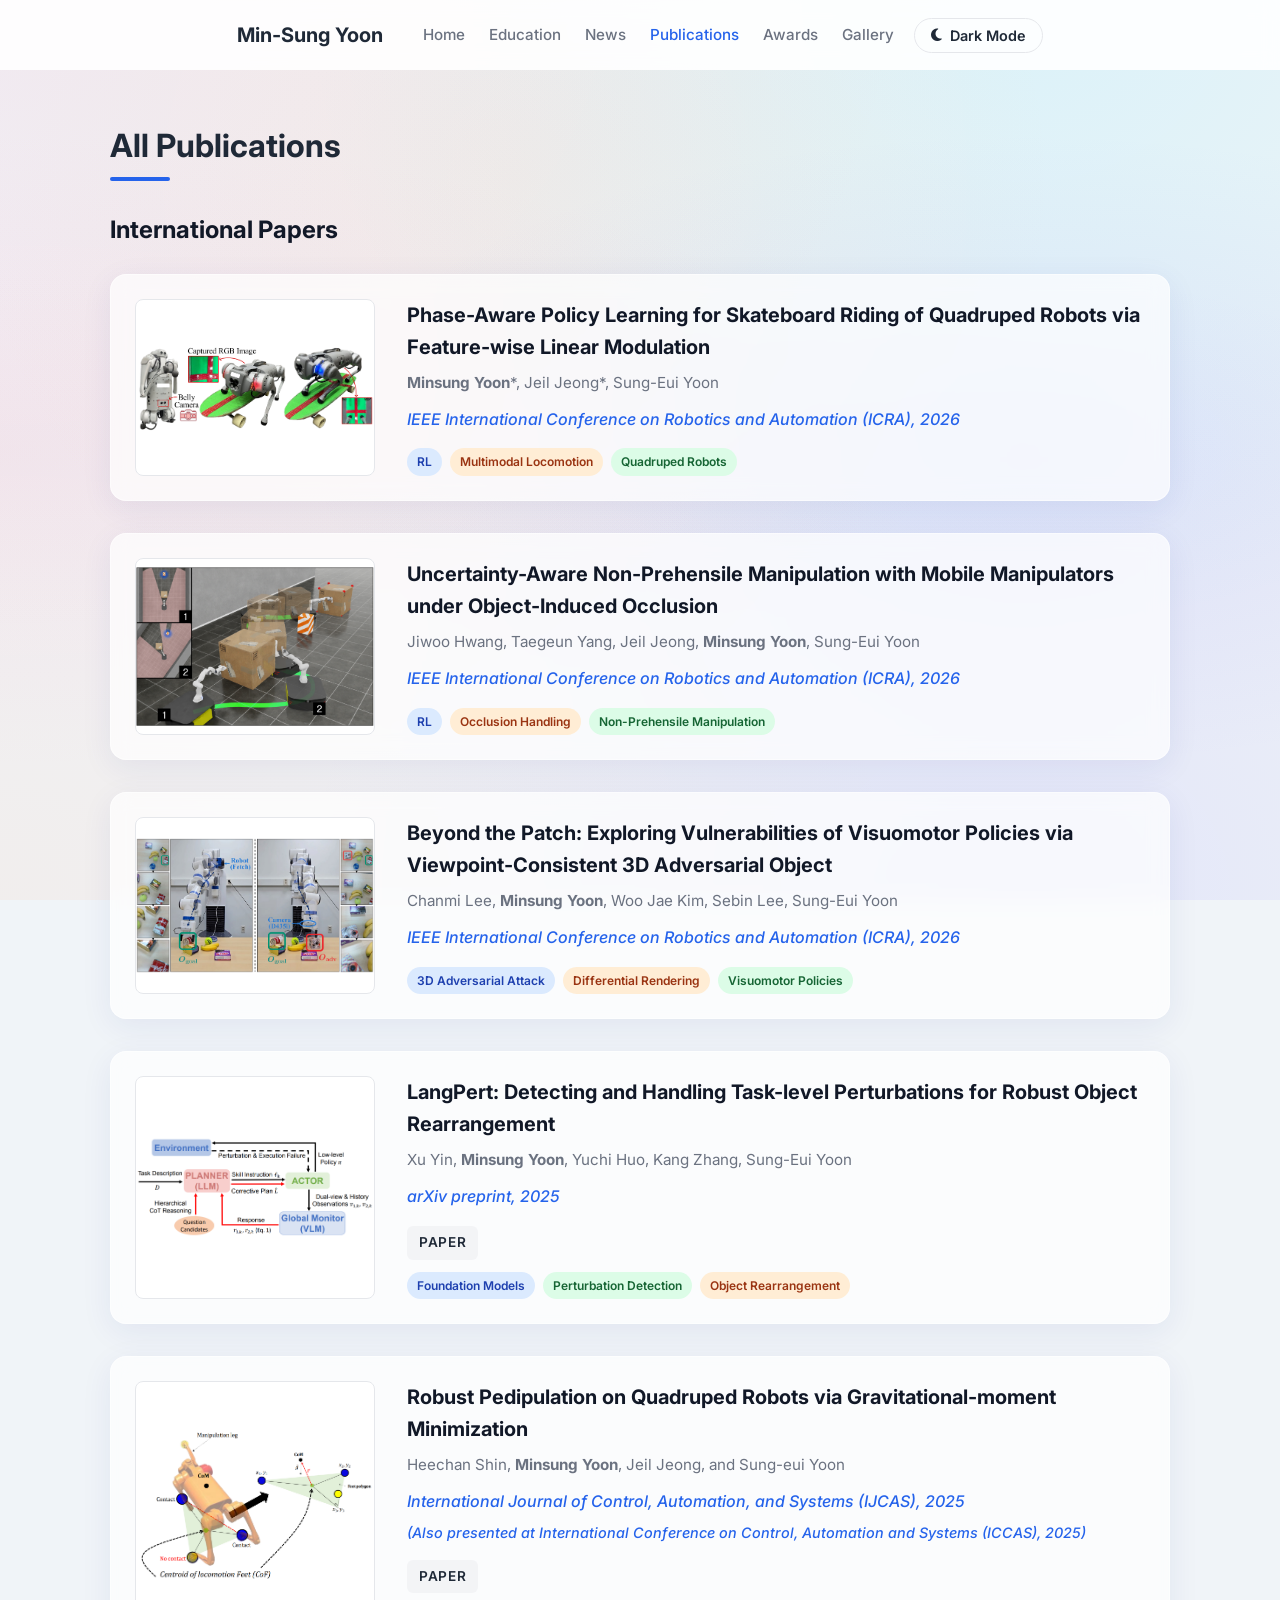
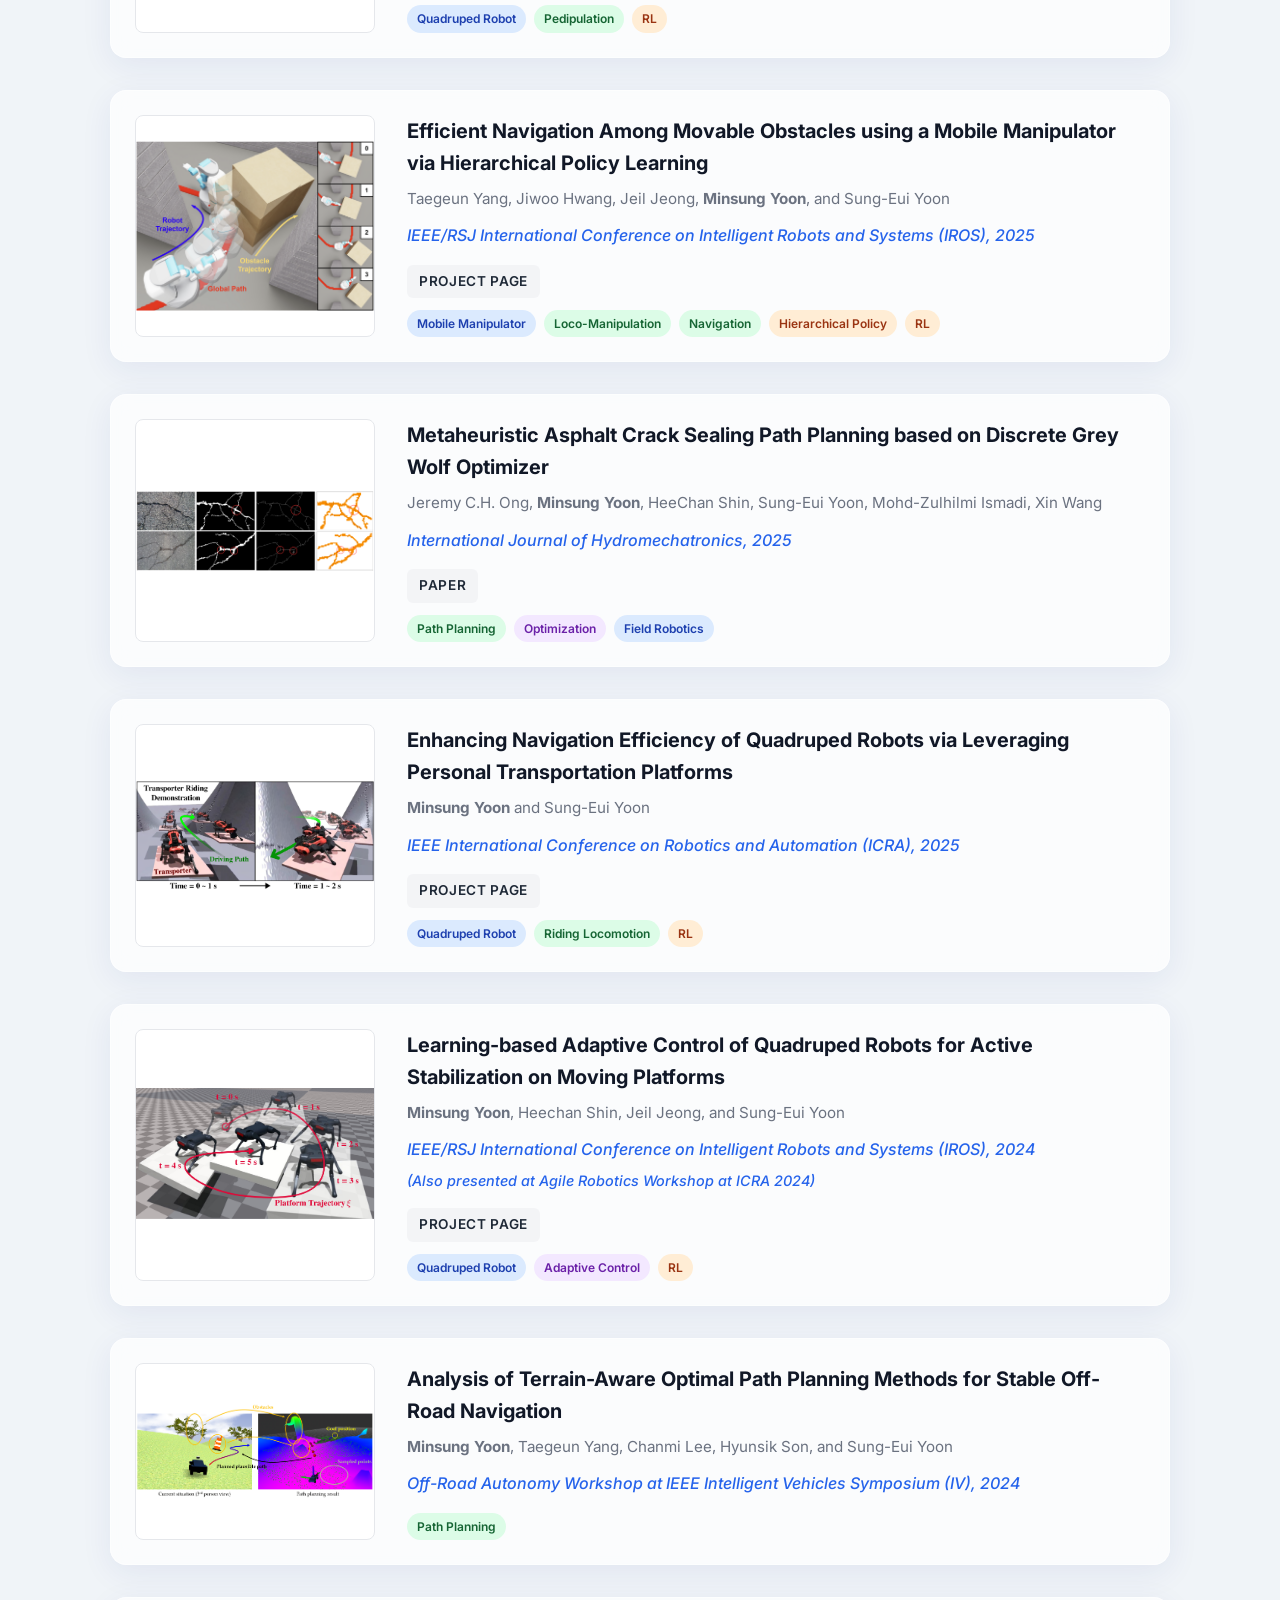
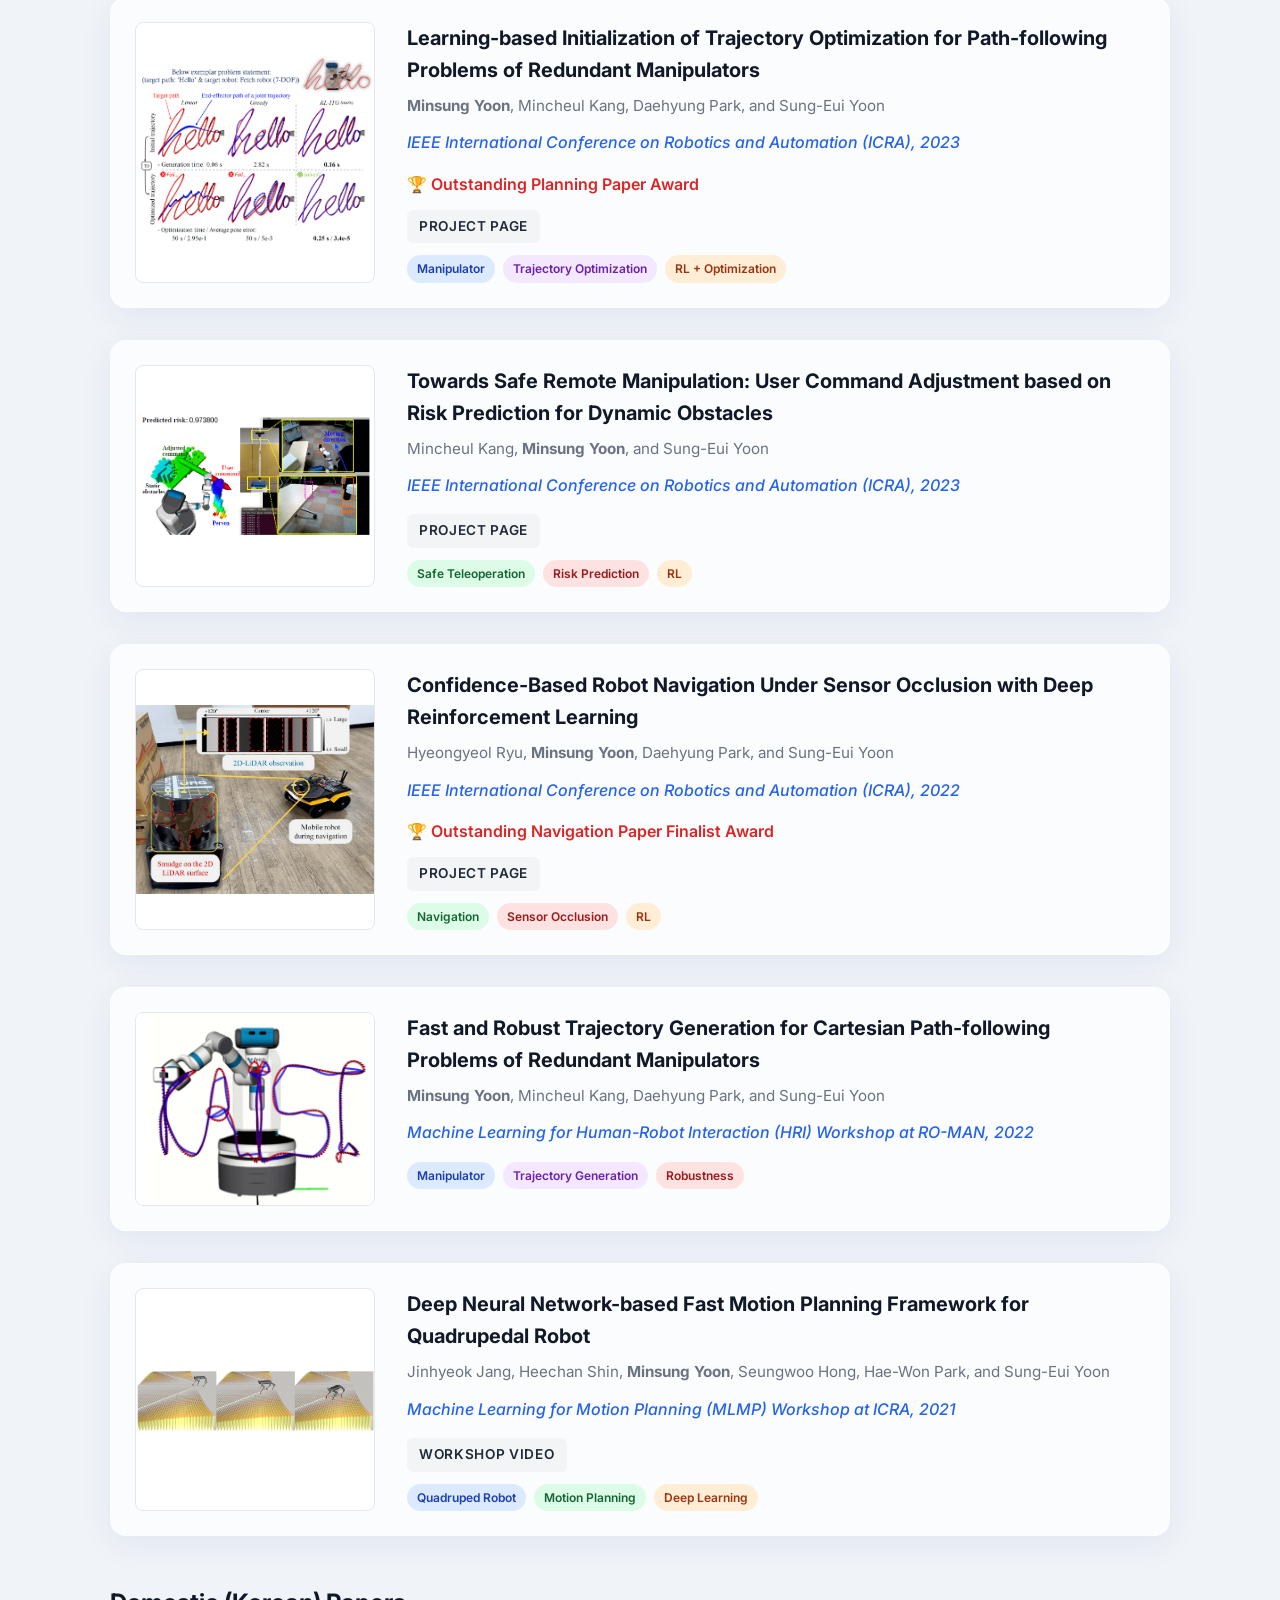
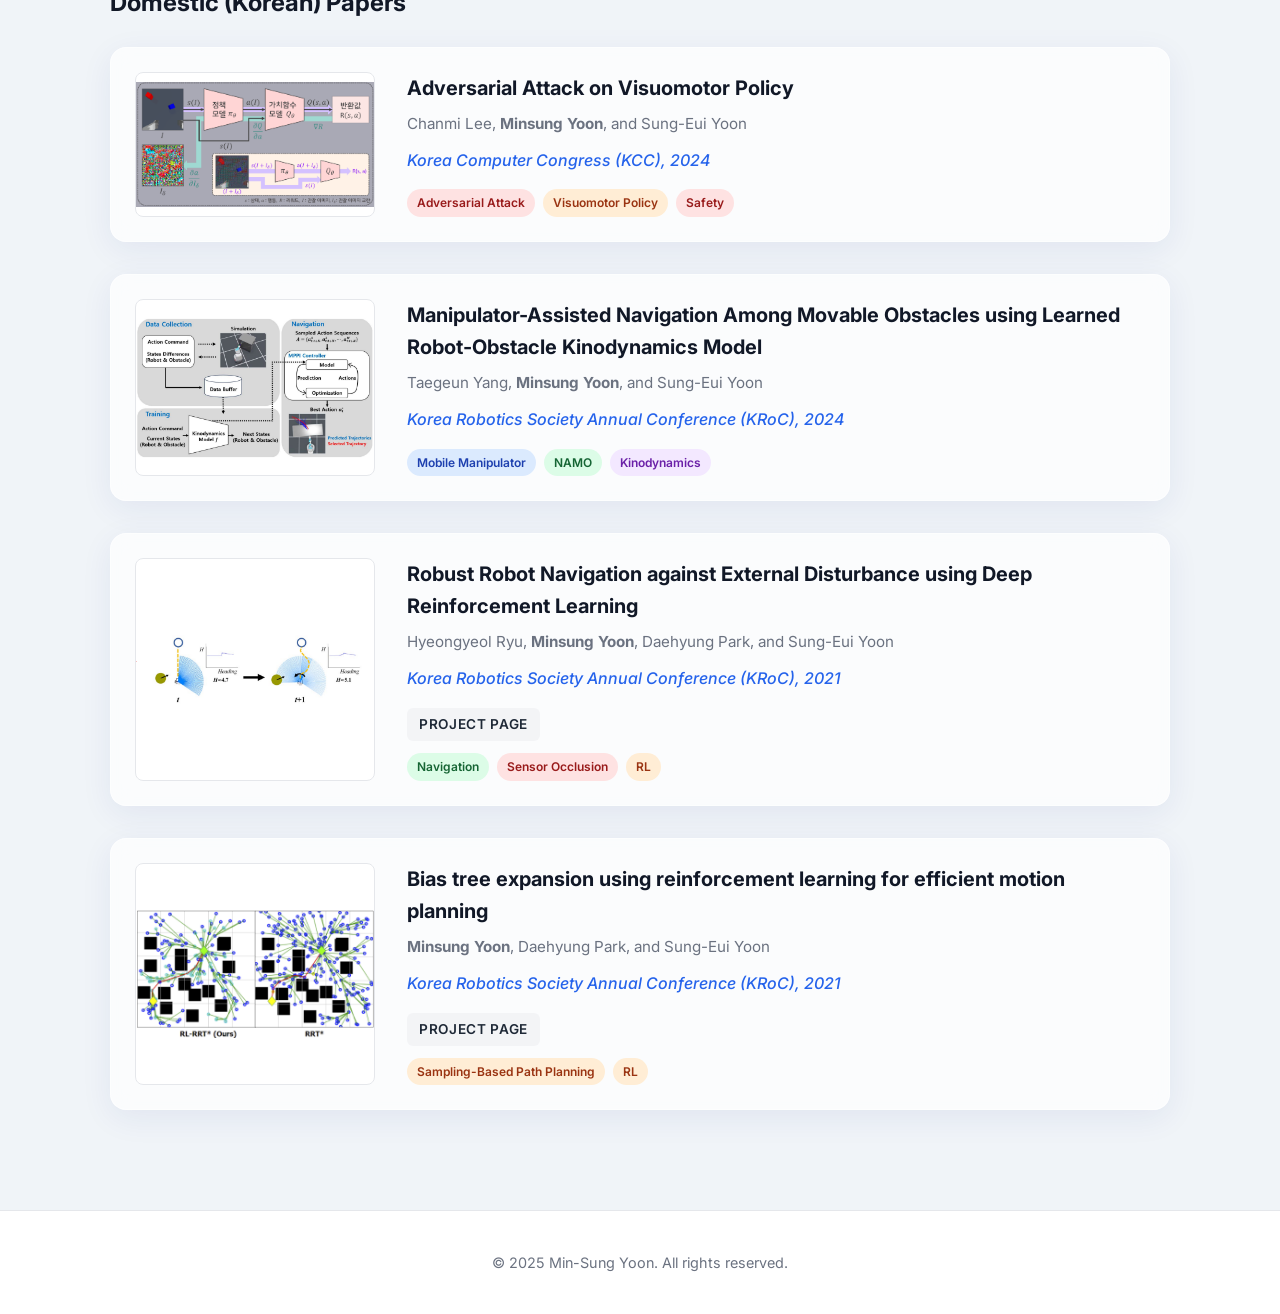
==== publications.html @ e4cfeab8 "Initial commit" ====
<!DOCTYPE html>
<html lang="en-us">

<head>
    <!-- Google tag (gtag.js) -->
    <script async src="https://www.googletagmanager.com/gtag/js?id=G-1RZJY5DQK4"></script>
    <script>
        window.dataLayer = window.dataLayer || [];
        function gtag() { dataLayer.push(arguments); }
        gtag('js', new Date());

        gtag('config', 'G-1RZJY5DQK4');
    </script>
    <meta charset="utf-8">
    <meta name="viewport" content="width=device-width, initial-scale=1">
    <meta name="description" content="All Publications - Min-Sung Yoon">
    <meta name="author" content="Min-Sung Yoon">
    <title>All Publications | Min-Sung Yoon</title>

    <!-- Google Fonts -->
    <link rel="preconnect" href="https://fonts.googleapis.com">
    <link rel="preconnect" href="https://fonts.gstatic.com" crossorigin>
    <link href="https://fonts.googleapis.com/css2?family=Inter:wght@400;500;600;700;800&display=swap" rel="stylesheet">

    <!-- Font Awesome -->
    <link rel="stylesheet" href="https://cdnjs.cloudflare.com/ajax/libs/font-awesome/6.4.0/css/all.min.css">

    <!-- Custom CSS -->
    <link rel="stylesheet" href="css/modern.css">

    <link rel="icon" href="resources/favicon.png" type="image/png">
</head>

<body>

    <header>
        <div class="container">
            <nav class="navbar">
                <a class="navbar-brand" href="index.html">Min-Sung Yoon</a>
                <ul class="navbar-nav">
                    <li><a class="nav-link" href="index.html#home">Home</a></li>
                    <li><a class="nav-link" href="index.html#education">Education</a></li>
                    <li><a class="nav-link" href="index.html#news">News</a></li>
                    <li><a class="nav-link active" href="publications.html">Publications</a></li>
                    <li><a class="nav-link" href="index.html#awards">Awards</a></li>
                    <li><a class="nav-link" href="index.html#pictures">Gallery</a></li>
                </ul>
                <button id="themeToggle" class="theme-toggle-btn" aria-label="Toggle Theme">
                    <i class="fas fa-moon"></i> <span>Dark Mode</span>
                </button>
            </nav>
        </div>
    </header>

    <section id="publications">
        <div class="container">
            <h2 class="section-title">All Publications</h2>

            <h3 class="subsection-title">International Papers
            </h3>
            <div class="publication-list">

                <!-- Paper ICRA26 -->
                <div class="publication-card">
                    <div class="pub-image-container">
                        <img src="resources/paper/ICRA26-PAPL.png" alt="ICRA26-PAPL Paper" class="pub-image">
                    </div>
                    <div class="pub-content">
                        <h3 class="pub-title">Phase-Aware Policy Learning for Skateboard Riding of Quadruped Robots via
                            Feature-wise
                            Linear Modulation</h3>
                        <p class="pub-authors"><b>Minsung Yoon</b>*, Jeil Jeong*, Sung-Eui Yoon</p>
                        <p class="pub-venue">IEEE International Conference on Robotics and Automation (ICRA), 2026</p>
                        <!-- <div class="pub-links">
                            <a href="https://arxiv.org/abs/2506.15380" class="pub-link">Project Page</a>
                        </div> -->
                        <div class="pub-keywords">
                            <span class="keyword-badge badge-blue">RL</span>
                            <span class="keyword-badge badge-orange">Multimodal Locomotion</span>
                            <span class="keyword-badge badge-green">Quadruped Robots</span>
                        </div>
                    </div>
                </div>

                <!-- Paper ICRA26 -->
                <div class="publication-card">
                    <div class="pub-image-container">
                        <img src="resources/paper/ICRA26-CURAPPO.png" alt="ICRA26-CURAPPO Paper" class="pub-image">
                    </div>
                    <div class="pub-content">
                        <h3 class="pub-title">Uncertainty-Aware Non-Prehensile Manipulation with Mobile Manipulators
                            under
                            Object-Induced Occlusion</h3>
                        <p class="pub-authors">Jiwoo Hwang, Taegeun Yang, Jeil Jeong, <b>Minsung Yoon</b>, Sung-Eui Yoon
                        </p>
                        <p class="pub-venue">IEEE International Conference on Robotics and Automation (ICRA), 2026</p>
                        <!-- <div class="pub-links">
                            <a href="https://arxiv.org/abs/2506.15380" class="pub-link">Project Page</a>
                        </div> -->
                        <div class="pub-keywords">
                            <span class="keyword-badge badge-blue">RL</span>
                            <span class="keyword-badge badge-orange">Occlusion Handling</span>
                            <span class="keyword-badge badge-green">Non-Prehensile Manipulation</span>
                        </div>
                    </div>
                </div>

                <!-- Paper ICRA26 -->
                <div class="publication-card">
                    <div class="pub-image-container">
                        <img src="resources/paper/ICRA26-3DAdv.png" alt="ICRA26-3DAdv Paper" class="pub-image">
                    </div>
                    <div class="pub-content">
                        <h3 class="pub-title">Beyond the Patch: Exploring Vulnerabilities of Visuomotor Policies via
                            Viewpoint-Consistent 3D Adversarial Object</h3>
                        <p class="pub-authors">Chanmi Lee, <b>Minsung Yoon</b>, Woo Jae Kim, Sebin Lee, Sung-Eui Yoon
                        </p>
                        <p class="pub-venue">IEEE International Conference on Robotics and Automation (ICRA), 2026</p>
                        <!-- <div class="pub-links">
                            <a href="https://arxiv.org/abs/2506.15380" class="pub-link">Project Page</a>
                        </div> -->
                        <div class="pub-keywords">
                            <span class="keyword-badge badge-blue">3D Adversarial Attack</span>
                            <span class="keyword-badge badge-orange">Differential Rendering</span>
                            <span class="keyword-badge badge-green">Visuomotor Policies</span>
                        </div>
                    </div>
                </div>

                <!-- Arxiv preprint 2025 -->
                <div class="publication-card">
                    <div class="pub-image-container">
                        <img src="resources/paper/LangPert.png" alt="LangPert Paper" class="pub-image">
                    </div>
                    <div class="pub-content">
                        <h3 class="pub-title">LangPert: Detecting and Handling Task-level Perturbations for Robust
                            Object Rearrangement</h3>
                        <p class="pub-authors">Xu Yin, <b>Minsung Yoon</b>, Yuchi Huo, Kang Zhang, Sung-Eui Yoon
                        </p>
                        <p class="pub-venue">arXiv preprint, 2025</p>
                        <div class="pub-links">
                            <a href="https://arxiv.org/abs/2504.09893" class="pub-link">Paper</a>
                        </div>
                        <div class="pub-keywords">
                            <span class="keyword-badge badge-blue">Foundation Models</span>
                            <span class="keyword-badge badge-green">Perturbation Detection</span>
                            <span class="keyword-badge badge-orange">Object Rearrangement</span>
                        </div>
                    </div>
                </div>

                <!-- Paper IJCAS25 -->
                <div class="publication-card">
                    <div class="pub-image-container">
                        <img src="resources/paper/IJCAS25.png" alt="IJCAS25 Paper" class="pub-image">
                    </div>
                    <div class="pub-content">
                        <h3 class="pub-title">Robust Pedipulation on Quadruped Robots via Gravitational-moment
                            Minimization</h3>
                        <p class="pub-authors">Heechan Shin, <b>Minsung Yoon</b>, Jeil Jeong, and Sung-eui Yoon</p>
                        <p class="pub-venue">International Journal of Control, Automation, and Systems (IJCAS),
                            2025</p>
                        <p class="pub-venue" style="margin-top: -10px; font-size: 0.9rem;">(Also presented at
                            International Conference on Control, Automation and Systems (ICCAS), 2025)</p>
                        <div class="pub-links">
                            <a href="http://dx.doi.org/10.1007/s12555-025-0525-4" class="pub-link">PAPER</a>
                        </div>
                        <div class="pub-keywords">
                            <span class="keyword-badge badge-blue">Quadruped Robot</span>
                            <span class="keyword-badge badge-green">Pedipulation</span>
                            <span class="keyword-badge badge-orange">RL</span>
                        </div>
                    </div>
                </div>

                <!-- Paper IROS25 -->
                <div class="publication-card">
                    <div class="pub-image-container">
                        <img src="resources/paper/IROS25_NAMO.png" alt="IROS25 Paper" class="pub-image">
                    </div>
                    <div class="pub-content">
                        <h3 class="pub-title">Efficient Navigation Among Movable Obstacles using a Mobile Manipulator
                            via Hierarchical Policy Learning</h3>
                        <p class="pub-authors">Taegeun Yang, Jiwoo Hwang, Jeil Jeong, <b>Minsung Yoon</b>, and Sung-Eui
                            Yoon</p>
                        <p class="pub-venue">IEEE/RSJ International Conference on Intelligent Robots and Systems (IROS),
                            2025</p>
                        <div class="pub-links">
                            <a href="https://arxiv.org/abs/2506.15380" class="pub-link">Project Page</a>
                        </div>
                        <div class="pub-keywords">
                            <span class="keyword-badge badge-blue">Mobile Manipulator</span>
                            <span class="keyword-badge badge-green">Loco-Manipulation</span>
                            <span class="keyword-badge badge-green">Navigation</span>
                            <span class="keyword-badge badge-orange">Hierarchical Policy</span>
                            <span class="keyword-badge badge-orange">RL</span>
                        </div>
                    </div>
                </div>

                <!-- Paper IJH25 -->
                <div class="publication-card">
                    <div class="pub-image-container">
                        <img src="resources/paper/Crack_sealing_fig.png" alt="IJH25 Paper" class="pub-image">
                    </div>
                    <div class="pub-content">
                        <h3 class="pub-title">Metaheuristic Asphalt Crack Sealing Path Planning based on Discrete Grey
                            Wolf Optimizer</h3>
                        <p class="pub-authors">Jeremy C.H. Ong, <b>Minsung Yoon</b>, HeeChan Shin, Sung-Eui Yoon,
                            Mohd-Zulhilmi Ismadi, Xin Wang</p>
                        <p class="pub-venue">International Journal of Hydromechatronics, 2025</p>
                        <div class="pub-links">
                            <a href="https://papers.ssrn.com/sol3/papers.cfm?abstract_id=4684040"
                                class="pub-link">PAPER</a>
                        </div>
                        <div class="pub-keywords">
                            <span class="keyword-badge badge-green">Path Planning</span>
                            <span class="keyword-badge badge-purple">Optimization</span>
                            <span class="keyword-badge badge-blue">Field Robotics</span>
                        </div>
                    </div>
                </div>

                <!-- Paper ICRA25 -->
                <div class="publication-card">
                    <div class="pub-image-container">
                        <img src="resources/paper/ICRA25_rl-atr.png" alt="ICRA25 Paper" class="pub-image">
                    </div>
                    <div class="pub-content">
                        <h3 class="pub-title">Enhancing Navigation Efficiency of Quadruped Robots via Leveraging
                            Personal Transportation Platforms</h3>
                        <p class="pub-authors"><b>Minsung Yoon</b> and Sung-Eui Yoon</p>
                        <p class="pub-venue">IEEE International Conference on Robotics and Automation (ICRA), 2025</p>
                        <div class="pub-links">
                            <a href="https://sgvr.kaist.ac.kr/~msyoon/papers/ICRA25/" class="pub-link">Project Page</a>
                        </div>
                        <div class="pub-keywords">
                            <span class="keyword-badge badge-blue">Quadruped Robot</span>
                            <span class="keyword-badge badge-green">Riding Locomotion</span>
                            <span class="keyword-badge badge-orange">RL</span>
                        </div>
                    </div>
                </div>

                <!-- Paper IROS24 -->
                <div class="publication-card">
                    <div class="pub-image-container">
                        <img src="resources/paper/IROS24_LASMP.jpeg" alt="IROS24 Paper" class="pub-image">
                    </div>
                    <div class="pub-content">
                        <h3 class="pub-title">Learning-based Adaptive Control of Quadruped Robots for Active
                            Stabilization on Moving Platforms</h3>
                        <p class="pub-authors"><b>Minsung Yoon</b>, Heechan Shin, Jeil Jeong, and Sung-Eui Yoon</p>
                        <p class="pub-venue">IEEE/RSJ International Conference on Intelligent Robots and Systems (IROS),
                            2024</p>
                        <p class="pub-venue" style="margin-top: -10px; font-size: 0.9rem;">(Also presented at Agile
                            Robotics Workshop at ICRA 2024)</p>
                        <div class="pub-links">
                            <a href="https://sgvr.kaist.ac.kr/~msyoon/papers/IROS24/" class="pub-link">Project Page</a>
                        </div>
                        <div class="pub-keywords">
                            <span class="keyword-badge badge-blue">Quadruped Robot</span>
                            <span class="keyword-badge badge-purple">Adaptive Control</span>
                            <span class="keyword-badge badge-orange">RL</span>
                        </div>
                    </div>
                </div>

                <!-- Paper IV24 -->
                <div class="publication-card">
                    <div class="pub-image-container">
                        <img src="resources/paper/IV2024_fig.png" alt="IV24 Workshop Paper" class="pub-image">
                    </div>
                    <div class="pub-content">
                        <h3 class="pub-title">Analysis of Terrain-Aware Optimal Path Planning Methods for Stable
                            Off-Road Navigation</h3>
                        <p class="pub-authors"><b>Minsung Yoon</b>, Taegeun Yang, Chanmi Lee, Hyunsik Son, and Sung-Eui
                            Yoon</p>
                        <p class="pub-venue">Off-Road Autonomy Workshop at IEEE Intelligent Vehicles Symposium (IV),
                            2024</p>
                        <div class="pub-keywords">
                            <span class="keyword-badge badge-green">Path Planning</span>
                        </div>
                    </div>
                </div>

                <!-- Paper ICRA23 -->
                <div class="publication-card">
                    <div class="pub-image-container">
                        <img src="resources/paper/ICRA23_RL-ITG.png" alt="ICRA23 Paper" class="pub-image">
                    </div>
                    <div class="pub-content">
                        <h3 class="pub-title">Learning-based Initialization of Trajectory Optimization for
                            Path-following Problems of Redundant Manipulators</h3>
                        <p class="pub-authors"><b>Minsung Yoon</b>, Mincheul Kang, Daehyung Park, and Sung-Eui Yoon</p>
                        <p class="pub-venue">IEEE International Conference on Robotics and Automation (ICRA), 2023</p>
                        <p style="color: #dc2626; font-weight: 600; margin-bottom: 12px;">🏆 Outstanding Planning Paper
                            Award</p>
                        <div class="pub-links">
                            <a href="http://sgvr.kaist.ac.kr/~msyoon/papers/ICRA23_RLITG/" class="pub-link">Project
                                Page</a>
                        </div>
                        <div class="pub-keywords">
                            <span class="keyword-badge badge-blue">Manipulator</span>
                            <span class="keyword-badge badge-purple">Trajectory Optimization</span>
                            <span class="keyword-badge badge-orange">RL + Optimization</span>
                        </div>
                    </div>
                </div>

                <!-- Paper ICRA23 -->
                <div class="publication-card">
                    <div class="pub-image-container">
                        <img src="resources/paper/ICRA23_RPN.png" alt="ICRA23 Paper" class="pub-image">
                    </div>
                    <div class="pub-content">
                        <h3 class="pub-title">Towards Safe Remote Manipulation: User Command Adjustment based on Risk
                            Prediction for Dynamic Obstacles</h3>
                        <p class="pub-authors">Mincheul Kang, <b>Minsung Yoon</b>, and Sung-Eui Yoon</p>
                        <p class="pub-venue">IEEE International Conference on Robotics and Automation (ICRA), 2023</p>
                        <div class="pub-links">
                            <a href="https://sgvr.kaist.ac.kr/~mckang/papers/UCAR/" class="pub-link">Project Page</a>
                        </div>
                        <div class="pub-keywords">
                            <span class="keyword-badge badge-green">Safe Teleoperation</span>
                            <span class="keyword-badge badge-red">Risk Prediction</span>
                            <span class="keyword-badge badge-orange">RL</span>
                        </div>
                    </div>
                </div>

                <!-- Paper ICRA22 -->
                <div class="publication-card">
                    <div class="pub-image-container">
                        <img src="resources/paper/ICRA22_OC.png" alt="ICRA22 Paper" class="pub-image">
                    </div>
                    <div class="pub-content">
                        <h3 class="pub-title">Confidence-Based Robot Navigation Under Sensor Occlusion with Deep
                            Reinforcement Learning</h3>
                        <p class="pub-authors">Hyeongyeol Ryu, <b>Minsung Yoon</b>, Daehyung Park, and Sung-Eui Yoon
                        </p>
                        <p class="pub-venue">IEEE International Conference on Robotics and Automation (ICRA), 2022
                        </p>
                        <p style="color: #dc2626; font-weight: 600; margin-bottom: 12px;">🏆 Outstanding Navigation
                            Paper Finalist Award</p>
                        <div class="pub-links">
                            <a href="http://sgvr.kaist.ac.kr/~msyoon/papers/CBN-DRL/" class="pub-link">Project
                                Page</a>
                        </div>
                        <div class="pub-keywords">
                            <span class="keyword-badge badge-green">Navigation</span>
                            <span class="keyword-badge badge-red">Sensor Occlusion</span>
                            <span class="keyword-badge badge-orange">RL</span>
                        </div>
                    </div>
                </div>

                <!-- Paper ROMAN21 -->
                <div class="publication-card">
                    <div class="pub-image-container">
                        <img src="resources/paper/ROMAN21_FG.jpeg" alt="ROMAN22 Workshop Paper" class="pub-image">
                    </div>
                    <div class="pub-content">
                        <h3 class="pub-title">Fast and Robust Trajectory Generation for Cartesian Path-following
                            Problems of Redundant Manipulators</h3>
                        <p class="pub-authors"><b>Minsung Yoon</b>, Mincheul Kang, Daehyung Park, and Sung-Eui Yoon
                        </p>
                        <p class="pub-venue">Machine Learning for Human-Robot Interaction (HRI) Workshop at RO-MAN,
                            2022
                        </p>
                        <div class="pub-keywords">
                            <span class="keyword-badge badge-blue">Manipulator</span>
                            <span class="keyword-badge badge-purple">Trajectory Generation</span>
                            <span class="keyword-badge badge-red">Robustness</span>
                        </div>
                    </div>
                </div>

                <!-- Paper ICRA21 -->
                <div class="publication-card">
                    <div class="pub-image-container">
                        <img src="resources/paper/ICRA21_WS_MLMP.png" alt="ICRA21 Workshop Paper" class="pub-image">
                    </div>
                    <div class="pub-content">
                        <h3 class="pub-title">Deep Neural Network-based Fast Motion Planning Framework for
                            Quadrupedal
                            Robot</h3>
                        <p class="pub-authors">Jinhyeok Jang, Heechan Shin, <b>Minsung Yoon</b>, Seungwoo Hong,
                            Hae-Won
                            Park, and Sung-Eui Yoon</p>
                        <p class="pub-venue">Machine Learning for Motion Planning (MLMP) Workshop at ICRA, 2021
                        </p>
                        <div class="pub-links">
                            <a href="https://www.youtube.com/watch?v=33JbcVqnVEM&t=7463s" class="pub-link">Workshop
                                Video</a>
                        </div>
                        <div class="pub-keywords">
                            <span class="keyword-badge badge-blue">Quadruped Robot</span>
                            <span class="keyword-badge badge-green">Motion Planning</span>
                            <span class="keyword-badge badge-orange">Deep Learning</span>
                        </div>
                    </div>
                </div>

            </div>
            <h3 class="subsection-title" style="margin-top: 48px;">Domestic
                (Korean)
                Papers</h3>
            <div class="publication-list">

                <!-- Paper KCC 2024 -->
                <div class="publication-card">
                    <div class="pub-image-container">
                        <img src="resources/paper/KCC24_AD.png" alt="KCC24 Paper" class="pub-image">
                    </div>
                    <div class="pub-content">
                        <h3 class="pub-title">Adversarial Attack on Visuomotor Policy</h3>
                        <p class="pub-authors">Chanmi Lee, <b>Minsung Yoon</b>, and Sung-Eui Yoon</p>
                        <p class="pub-venue">Korea Computer Congress (KCC), 2024</p>
                        <div class="pub-keywords">
                            <span class="keyword-badge badge-red">Adversarial Attack</span>
                            <span class="keyword-badge badge-orange">Visuomotor Policy</span>
                            <span class="keyword-badge badge-red">Safety</span>
                        </div>
                    </div>
                </div>

                <!-- Paper KRoC 2024 -->
                <div class="publication-card">
                    <div class="pub-image-container">
                        <img src="resources/paper/KRoC24_NAMO.png" alt="KRoC24 Paper" class="pub-image">
                    </div>
                    <div class="pub-content">
                        <h3 class="pub-title">Manipulator-Assisted Navigation Among Movable Obstacles using
                            Learned
                            Robot-Obstacle Kinodynamics Model</h3>
                        <p class="pub-authors">Taegeun Yang, <b>Minsung Yoon</b>, and Sung-Eui Yoon</p>
                        <p class="pub-venue">Korea Robotics Society Annual Conference (KRoC), 2024</p>
                        <div class="pub-keywords">
                            <span class="keyword-badge badge-blue">Mobile Manipulator</span>
                            <span class="keyword-badge badge-green">NAMO</span>
                            <span class="keyword-badge badge-purple">Kinodynamics</span>
                        </div>
                    </div>
                </div>

                <!-- Paper KRoC 2021 -->
                <div class="publication-card">
                    <div class="pub-image-container">
                        <img src="resources/paper/KRoC21_robust.png" alt="KRoC21 Paper" class="pub-image">
                    </div>
                    <div class="pub-content">
                        <h3 class="pub-title">Robust Robot Navigation against External Disturbance using
                            Deep
                            Reinforcement Learning</h3>
                        <p class="pub-authors">Hyeongyeol Ryu, <b>Minsung Yoon</b>, Daehyung Park, and
                            Sung-Eui Yoon</p>
                        <p class="pub-venue">Korea Robotics Society Annual Conference (KRoC), 2021</p>
                        <div class="pub-links">
                            <a href="https://sgvr.kaist.ac.kr/publication/2442/" class="pub-link">Project
                                Page</a>
                        </div>
                        <div class="pub-keywords">
                            <span class="keyword-badge badge-green">Navigation</span>
                            <span class="keyword-badge badge-red">Sensor Occlusion</span>
                            <span class="keyword-badge badge-orange">RL</span>
                        </div>
                    </div>
                </div>

                <!-- Paper KRoC 2021 -->
                <div class="publication-card">
                    <div class="pub-image-container">
                        <img src="resources/paper/KRoC21_Bias.png" alt="KRoC21 Paper" class="pub-image">
                    </div>
                    <div class="pub-content">
                        <h3 class="pub-title">Bias tree expansion using reinforcement learning for efficient
                            motion
                            planning</h3>
                        <p class="pub-authors"><b>Minsung Yoon</b>, Daehyung Park, and Sung-Eui Yoon</p>
                        <p class="pub-venue">Korea Robotics Society Annual Conference (KRoC), 2021</p>
                        <div class="pub-links">
                            <a href="https://sgvr.kaist.ac.kr/publication/rlrrtstar/" class="pub-link">Project
                                Page</a>
                        </div>
                        <div class="pub-keywords">
                            <span class="keyword-badge badge-orange">Sampling-based Path Planning</span>
                            <span class="keyword-badge badge-orange">RL</span>
                        </div>
                    </div>
                </div>
            </div>
        </div>


    </section>

    <footer>
        <div class="container">
            <p>&copy; 2025 Min-Sung Yoon. All rights reserved.</p>
        </div>
    </footer>

    <!-- Overlay -->
    <div id="overlay">
        <img src="" alt="Expanded Image" />
    </div>

    <script>
        // Image Overlay
        document.addEventListener("DOMContentLoaded", function () {
            const overlay = document.getElementById("overlay");
            const overlayImg = overlay.querySelector("img");
            // Select both gallery images (if any) and publication images
            const images = document.querySelectorAll(".gallery-img, .pub-image");

            images.forEach((img) => {
                img.addEventListener("click", function () {
                    overlay.classList.remove("active");
                    overlayImg.src = "";

                    const tempImg = new Image();
                    tempImg.src = this.src;

                    tempImg.onload = () => {
                        overlayImg.src = tempImg.src;
                        overlay.classList.add("active");
                    };
                });
            });

            overlay.addEventListener("click", function () {
                overlay.classList.remove("active");
                setTimeout(() => {
                    overlayImg.src = "";
                }, 300); // Wait for transition
            });
        });

        // Hide Header on Scroll
        let lastScrollTop = 0;
        const header = document.querySelector('header');
        const headerHeight = header.offsetHeight;

        window.addEventListener('scroll', function () {
            let scrollTop = window.pageYOffset || document.documentElement.scrollTop;

            if (scrollTop > lastScrollTop && scrollTop > headerHeight) {
                // Scrolling down
                header.classList.add('header-hidden');
            } else {
                // Scrolling up
                header.classList.remove('header-hidden');
            }
            lastScrollTop = scrollTop <= 0 ? 0 : scrollTop; // For Mobile or negative scrolling
        });

        // Theme Toggle
        const themeToggleBtn = document.getElementById('themeToggle');
        const themeIcon = themeToggleBtn.querySelector('i');
        const themeText = themeToggleBtn.querySelector('span');
        const body = document.body;

        // Order: Gradient -> Dark -> White
        const themes = ['gradient', 'dark', 'white'];

        // Load saved theme or default to gradient
        let currentTheme = localStorage.getItem('themePreference') || 'gradient';
        applyTheme(currentTheme);

        themeToggleBtn.addEventListener('click', function () {
            let currentIndex = themes.indexOf(currentTheme);
            let nextIndex = (currentIndex + 1) % themes.length;
            currentTheme = themes[nextIndex];
            applyTheme(currentTheme);
            localStorage.setItem('themePreference', currentTheme);
        });

        function applyTheme(theme) {
            // Remove all theme classes
            body.classList.remove('white-mode', 'dark-mode');

            if (theme === 'white') {
                body.classList.add('white-mode');
            } else if (theme === 'dark') {
                body.classList.add('dark-mode');
            }
            // 'gradient' is default

            updateButton(theme);
        }

        function updateButton(currentTheme) {
            let nextThemeIndex = (themes.indexOf(currentTheme) + 1) % themes.length;
            let nextTheme = themes[nextThemeIndex];

            if (nextTheme === 'gradient') {
                themeText.textContent = 'Gradient Mode';
                themeIcon.className = 'fas fa-palette';
            } else if (nextTheme === 'dark') {
                themeText.textContent = 'Dark Mode';
                themeIcon.className = 'fas fa-moon';
            } else if (nextTheme === 'white') {
                themeText.textContent = 'White Mode';
                themeIcon.className = 'fas fa-sun';
            }
        }
    </script>
</body>

</html>
---- css/modern.css ----
:root {
  --primary-color: #2563eb;
  --secondary-color: #1e40af;
  --text-color: #1f2937;
  --text-light: #6b7280;
  --bg-color: #f9fafb;
  --card-bg: #ffffff;
  --border-color: #e5e7eb;
  --font-main: 'Inter', -apple-system, BlinkMacSystemFont, "Segoe UI", Roboto, Helvetica, Arial, sans-serif;
  --max-width: 1100px;
  --header-height: 70px;
}

* {
  box-sizing: border-box;
  margin: 0;
  padding: 0;
}

body {
  font-family: var(--font-main);
  background-color: #f0f4f8;
  background-image:
    radial-gradient(at 0% 0%, hsla(253, 16%, 7%, 1) 0, transparent 50%),
    radial-gradient(at 50% 0%, hsla(225, 39%, 30%, 1) 0, transparent 50%),
    radial-gradient(at 100% 0%, hsla(339, 49%, 30%, 1) 0, transparent 50%);
  /* Lighter mesh gradient for light mode */
  background-image:
    radial-gradient(at 40% 20%, hsla(28, 100%, 74%, 0.1) 0px, transparent 50%),
    radial-gradient(at 80% 0%, hsla(189, 100%, 56%, 0.1) 0px, transparent 50%),
    radial-gradient(at 0% 50%, hsla(340, 100%, 76%, 0.1) 0px, transparent 50%),
    radial-gradient(at 80% 50%, hsla(240, 100%, 70%, 0.1) 0px, transparent 50%),
    radial-gradient(at 0% 100%, hsla(22, 100%, 77%, 0.1) 0px, transparent 50%),
    radial-gradient(at 80% 100%, hsla(242, 100%, 70%, 0.1) 0px, transparent 50%),
    radial-gradient(at 0% 0%, hsla(343, 100%, 76%, 0.1) 0px, transparent 50%);
  background-attachment: fixed;
  color: var(--text-color);
  line-height: 1.6;
  -webkit-font-smoothing: antialiased;
}

a {
  color: var(--primary-color);
  text-decoration: none;
  transition: color 0.2s;
}

a:hover {
  color: var(--secondary-color);
}

/* Layout */
.container {
  max-width: var(--max-width);
  margin: 0 auto;
  padding: 0 20px;
}

/* Header */
header {
  background-color: rgba(255, 255, 255, 0.9);
  backdrop-filter: blur(10px);
  position: sticky;
  top: 0;
  z-index: 1000;
  border-bottom: none;
  height: var(--header-height);
  display: flex;
  align-items: center;
  transition: transform 0.3s ease-in-out;
}

.header-hidden {
  transform: translateY(-100%);
}

.navbar {
  display: flex;
  justify-content: space-between;
  align-items: center;
  width: 100%;
}

.navbar-brand {
  font-weight: 700;
  font-size: 1.25rem;
  color: var(--text-color);
  margin-right: 40px;
  /* Added spacing */
}

.navbar-nav {
  display: flex;
  gap: 24px;
  list-style: none;
}

.nav-link {
  color: var(--text-light);
  font-weight: 500;
  font-size: 0.95rem;
}

.nav-link:hover,
.nav-link.active {
  color: var(--primary-color);
}

/* Hero Section */
.hero {
  padding: 20px 0;
  display: flex;
  align-items: center;
  gap: 60px;
  margin-top: 30px;
  margin-bottom: 20px;
  /* added spacing below header */
}

.hero .container {
  display: flex;
  align-items: center;
  gap: 60px;
}

.hero-content {
  flex: 1;
}

.hero-title {
  font-size: 3rem;
  font-weight: 800;
  margin-bottom: 16px;
  line-height: 1.2;
  color: #111827;
}

.hero-subtitle {
  font-size: 1.5rem;
  color: var(--text-light);
  margin-bottom: 24px;
  font-weight: 400;
}

.hero-text {
  font-size: 1.1rem;
  color: var(--text-color);
  margin-bottom: 32px;
  max-width: 600px;
}

.hero-image-container {
  flex-shrink: 0;
  width: 300px;
  height: 300px;
  border-radius: 50%;
  overflow: hidden;
  box-shadow: 0 20px 25px -5px rgba(0, 0, 0, 0.1), 0 10px 10px -5px rgba(0, 0, 0, 0.04);
  border: 4px solid white;
}

.hero-image {
  width: 100%;
  height: 100%;
  object-fit: cover;
}

.social-links {
  display: flex;
  gap: 16px;
  margin-top: 24px;
}

.social-btn {
  display: inline-flex;
  align-items: center;
  gap: 8px;
  padding: 10px 20px;
  border-radius: 9999px;
  background-color: white;
  border: 1px solid var(--border-color);
  color: var(--text-color);
  font-weight: 500;
  font-size: 0.9rem;
  transition: all 0.2s;
}

.social-btn:hover {
  background-color: var(--bg-color);
  border-color: var(--text-light);
  transform: translateY(-2px);
  box-shadow: 0 4px 6px -1px rgba(0, 0, 0, 0.1);
}

/* Section General */
section {
  padding: 50px 0;
}

.section-title {
  font-size: 2rem;
  font-weight: 700;
  margin-bottom: 40px;
  position: relative;
  display: inline-block;
}

.section-title::after {
  content: '';
  position: absolute;
  bottom: -10px;
  left: 0;
  width: 60px;
  height: 4px;
  background-color: var(--primary-color);
  border-radius: 2px;
}

.subsection-title {
  font-size: 1.5rem;
  font-weight: 700;
  margin-bottom: 24px;
  color: #111827;
}

/* News */
.news-list {
  list-style: none;
  background: rgba(255, 255, 255, 0.7);
  backdrop-filter: blur(10px);
  -webkit-backdrop-filter: blur(10px);
  border-radius: 16px;
  border: 1px solid rgba(255, 255, 255, 0.5);
  box-shadow: 0 8px 32px 0 rgba(31, 38, 135, 0.07);
  padding: 24px;
}

.news-item {
  display: flex;
  gap: 20px;
  padding: 16px 0;
  border-bottom: 1px solid var(--border-color);
  align-items: center;
  /* Ensure vertical centering */
}

.news-item:last-child {
  border-bottom: none;
}

.news-date {
  font-weight: 600;
  color: var(--text-light);
  min-width: 100px;
  font-size: 0.95rem;
}

.news-content {
  color: var(--text-color);
}

.news-link-btn {
  margin-left: auto;
  padding: 6px 12px;
  border-radius: 6px;
  background-color: #f3f4f6;
  color: var(--text-color);
  font-size: 0.85rem;
  font-weight: 600;
  display: inline-flex;
  align-items: center;
  gap: 6px;
  transition: all 0.2s;
  white-space: nowrap;
  text-decoration: none;
}

.news-link-btn:hover {
  background-color: var(--primary-color);
  color: white;
  text-decoration: none;
}

/* Publications */
.publication-list {
  display: flex;
  flex-direction: column;
  gap: 32px;
}

.publication-card {
  display: flex;
  gap: 32px;
  background: rgba(255, 255, 255, 0.7);
  backdrop-filter: blur(10px);
  -webkit-backdrop-filter: blur(10px);
  border-radius: 16px;
  padding: 24px;
  border: 1px solid rgba(255, 255, 255, 0.5);
  box-shadow: 0 8px 32px 0 rgba(31, 38, 135, 0.07);
  transition: transform 0.2s, box-shadow 0.2s;
}

.publication-card:hover {
  transform: translateY(-4px);
  box-shadow: 0 10px 15px -3px rgba(0, 0, 0, 0.1);
}

.pub-image-container {
  width: 240px;
  flex-shrink: 0;
  border-radius: 8px;
  overflow: hidden;
  border: 1px solid var(--border-color);
  display: flex;
  align-items: center;
  justify-content: center;
  background-color: white;
}

.pub-image {
  width: 100%;
  height: auto;
  display: block;
  cursor: pointer;
}

.pub-content {
  flex: 1;
}

.pub-title {
  font-size: 1.25rem;
  font-weight: 700;
  margin-bottom: 8px;
  color: #111827;
}

.pub-authors {
  color: var(--text-light);
  margin-bottom: 12px;
  font-size: 0.95rem;
}

.pub-venue {
  font-style: italic;
  color: var(--primary-color);
  font-weight: 500;
  margin-bottom: 16px;
}

.pub-links {
  display: flex;
  gap: 12px;
}

.pub-link {
  font-size: 0.85rem;
  font-weight: 600;
  text-transform: uppercase;
  letter-spacing: 0.05em;
  padding: 6px 12px;
  border-radius: 6px;
  background-color: #f3f4f6;
  color: var(--text-color);
}

.pub-link:hover {
  background-color: var(--primary-color);
  color: white;
}

.pub-keywords {
  display: flex;
  flex-wrap: wrap;
  gap: 8px;
  margin-top: 12px;
}

.keyword-badge {
  font-size: 0.75rem;
  font-weight: 600;
  padding: 4px 10px;
  border-radius: 9999px;
  background-color: #e5e7eb;
  color: var(--text-color);
  text-transform: capitalize;
}

.badge-blue {
  background-color: #dbeafe;
  color: #1e40af;
}

.badge-green {
  background-color: #dcfce7;
  color: #166534;
}

.badge-purple {
  background-color: #f3e8ff;
  color: #6b21a8;
}

.badge-orange {
  background-color: #ffedd5;
  color: #9a3412;
}

.badge-red {
  background-color: #fee2e2;
  color: #991b1b;
}

/* Awards */
.awards-list {
  list-style: none;
}

.award-item {
  display: flex;
  gap: 16px;
  margin-bottom: 20px;
  align-items: flex-start;
}

.award-icon {
  color: var(--primary-color);
  font-size: 1.2rem;
  margin-top: 4px;
  width: 30px;
  text-align: center;
  flex-shrink: 0;
}

/* Pictures Grid */
.gallery-grid {
  display: grid;
  grid-template-columns: repeat(auto-fill, minmax(300px, 1fr));
  gap: 24px;
}

.gallery-item {
  background: rgba(255, 255, 255, 0.7);
  backdrop-filter: blur(10px);
  -webkit-backdrop-filter: blur(10px);
  border-radius: 16px;
  overflow: hidden;
  border: 1px solid rgba(255, 255, 255, 0.5);
  box-shadow: 0 8px 32px 0 rgba(31, 38, 135, 0.07);
  transition: transform 0.2s;
}

.gallery-item:hover {
  transform: translateY(-4px);
}

.gallery-img {
  width: 100%;
  height: 220px;
  object-fit: cover;
}

.gallery-caption {
  padding: 16px;
  font-size: 0.95rem;
  font-weight: 500;
  color: var(--text-color);
}

/* Education */
.education-list {
  list-style: none;
}

.education-item {
  display: flex;
  gap: 20px;
  margin-bottom: 20px;
}

.edu-icon {
  color: var(--primary-color);
  font-size: 1.2rem;
  margin-top: 4px;
}

.edu-degree {
  font-weight: 700;
  font-size: 1.1rem;
  color: #111827;
}

.edu-institution {
  color: var(--text-color);
  margin-bottom: 4px;
}

.edu-period {
  color: var(--text-light);
  font-size: 0.9rem;
}

/* Buttons */
.btn-container {
  text-align: center;
  margin-top: 24px;
}

.btn-more {
  background-color: transparent;
  border: 1px solid var(--primary-color);
  color: var(--primary-color);
  padding: 10px 24px;
  border-radius: 9999px;
  font-weight: 600;
  cursor: pointer;
  transition: all 0.2s;
  font-family: var(--font-main);
  display: inline-flex;
  align-items: center;
  gap: 8px;
}

.btn-more:hover {
  background-color: var(--primary-color);
  color: white;
}

/* Footer */
footer {
  background-color: white;
  border-top: 1px solid var(--border-color);
  padding: 40px 0;
  margin-top: 50px;
  text-align: center;
  color: var(--text-light);
  font-size: 0.9rem;
}

/* Responsive */
@media (max-width: 1280px) {
  .hero .container {
    gap: 40px;
  }

  .hero-image-container {
    width: 250px;
    height: 250px;
  }

  .navbar-brand {
    white-space: nowrap;
  }
}

@media (max-width: 900px) {

  /* Navbar */
  header {
    height: auto;
    padding: 10px 0;
  }

  .navbar {
    flex-direction: column;
    gap: 8px;
    align-items: center;
  }

  .navbar-brand {
    margin-right: 0;
    margin-bottom: 2px;
    font-size: 1.1rem;
  }

  .navbar-nav {
    display: grid;
    grid-template-columns: repeat(3, 1fr);
    width: 100%;
    justify-items: center;
    gap: 12px;
    row-gap: 10px;
  }

  .nav-link {
    font-size: 0.85rem;
  }

  /* Hero Section */
  .hero {
    padding: 30px 0;
  }

  .hero .container {
    flex-direction: column-reverse;
    gap: 32px;
  }

  .hero-image-container {
    width: 200px;
    height: 200px;
    margin: 0 auto;
  }

  .hero-title {
    font-size: 1.75rem;
    margin-bottom: 12px;
  }

  .hero-subtitle {
    font-size: 1.1rem;
    margin-bottom: 16px;
  }

  .hero-text {
    margin-left: auto;
    margin-right: auto;
    font-size: 0.95rem;
    margin-bottom: 24px;
  }

  .social-links {
    justify-content: center;
    flex-wrap: wrap;
  }

  /* Education Section */
  .education-item {
    gap: 12px;
  }

  .edu-icon {
    margin-top: 4px;
  }

  /* News Section */
  .news-item {
    flex-direction: column;
    align-items: flex-start;
    gap: 8px;
  }

  .news-date {
    min-width: auto;
    color: var(--primary-color);
    font-size: 0.9rem;
  }

  .news-link-btn {
    margin-left: 0;
    margin-top: 4px;
  }

  /* Publications Section */
  .publication-card {
    flex-direction: column;
  }

  .pub-image-container {
    width: 100%;
    max-width: 400px;
    margin: 0 auto;
  }

  .pub-links {
    flex-wrap: wrap;
  }

  /* Awards Section */
  .award-item {
    gap: 12px;
  }

  .award-icon {
    font-size: 1.1rem;
  }

  /* Gallery Section */
  .gallery-grid {
    grid-template-columns: 1fr;
  }

  /* General */
  section {
    padding: 30px 0;
  }

  .section-title {
    font-size: 1.3rem;
    margin-bottom: 20px;
  }

  .pub-title {
    font-size: 1.1rem;
  }

  .edu-degree {
    font-size: 1rem;
  }

  /* Theme Toggle Mobile */
  .theme-toggle-btn {
    margin-left: 0;
    margin-right: 0;
    margin-top: 4px;
    font-size: 0.8rem;
    padding: 6px 12px;
    align-self: center;
  }

  .subsection-title {
    font-size: 1.2rem;
    margin-bottom: 16px;
  }
}

/* Overlay */
#overlay {
  position: fixed;
  top: 0;
  left: 0;
  width: 100%;
  height: 100%;
  background: rgba(0, 0, 0, 0.8);
  display: flex;
  align-items: center;
  justify-content: center;
  opacity: 0;
  pointer-events: none;
  transition: opacity 0.3s ease-in-out;
  z-index: 9999;
}

#overlay.active {
  opacity: 1;
  pointer-events: auto;
}

#overlay img {
  max-width: 90%;
  max-height: 90%;
  border: 2px solid #fff;
  border-radius: 10px;
  box-shadow: 0 0 20px rgba(0, 0, 0, 0.5);
}

.gallery-img {
  cursor: pointer;
}

/* Scroll Reveal Animation */
.reveal {
  opacity: 0;
  transform: translateY(30px);
  transition: all 0.8s ease-out;
}

.reveal.active {
  opacity: 1;
  transform: translateY(0);
}

/* Theme Modes */

/* White Mode */
body.white-mode {
  background-image: none;
  background-color: #ffffff;
}

/* Dark Mode */
body.dark-mode {
  --text-color: #f9fafb;
  --text-light: #d1d5db;
  --bg-color: #111827;
  --card-bg: rgba(31, 41, 55, 0.7);
  --border-color: #374151;
  --primary-color: #60a5fa;
  /* Lighter blue for dark mode */
  --secondary-color: #3b82f6;

  background-image: none;
  background-color: #111827;
  color: var(--text-color);
}

body.dark-mode .hero-title,
body.dark-mode .section-title,
body.dark-mode .subsection-title,
body.dark-mode .edu-degree,
body.dark-mode .pub-title {
  color: #f9fafb;
}

body.dark-mode .navbar,
body.dark-mode header {
  background-color: rgba(17, 24, 39, 0.9);
  border-bottom: none;
}

body.dark-mode .news-list,
body.dark-mode .publication-card,
body.dark-mode .gallery-item {
  background: var(--card-bg);
  border: 1px solid var(--border-color);
}

body.dark-mode .social-btn {
  background-color: #1f2937;
  border-color: var(--border-color);
  color: var(--text-color);
}

body.dark-mode .social-btn:hover {
  background-color: #374151;
}

body.dark-mode .pub-image-container {
  background-color: #1f2937;
  border-color: var(--border-color);
}

body.dark-mode .news-link-btn,
body.dark-mode .pub-link {
  background-color: #374151;
  color: var(--text-color);
}

body.dark-mode .news-link-btn:hover,
body.dark-mode .pub-link:hover {
  background-color: var(--primary-color);
  color: white;
}

body.dark-mode footer {
  background-color: #111827;
  border-top: 1px solid var(--border-color);
}

/* Toggle Button */
.theme-toggle-btn {
  background: none;
  border: 1px solid var(--border-color);
  color: var(--text-color);
  font-size: 0.9rem;
  font-weight: 600;
  cursor: pointer;
  padding: 8px 16px;
  border-radius: 20px;
  transition: all 0.2s;
  margin-left: 20px;
  display: inline-flex;
  align-items: center;
  gap: 8px;
  font-family: var(--font-main);
}

.theme-toggle-btn:hover {
  background-color: rgba(0, 0, 0, 0.05);
  color: var(--primary-color);
  border-color: var(--primary-color);
}

body.dark-mode .theme-toggle-btn:hover {
  background-color: rgba(255, 255, 255, 0.1);
}
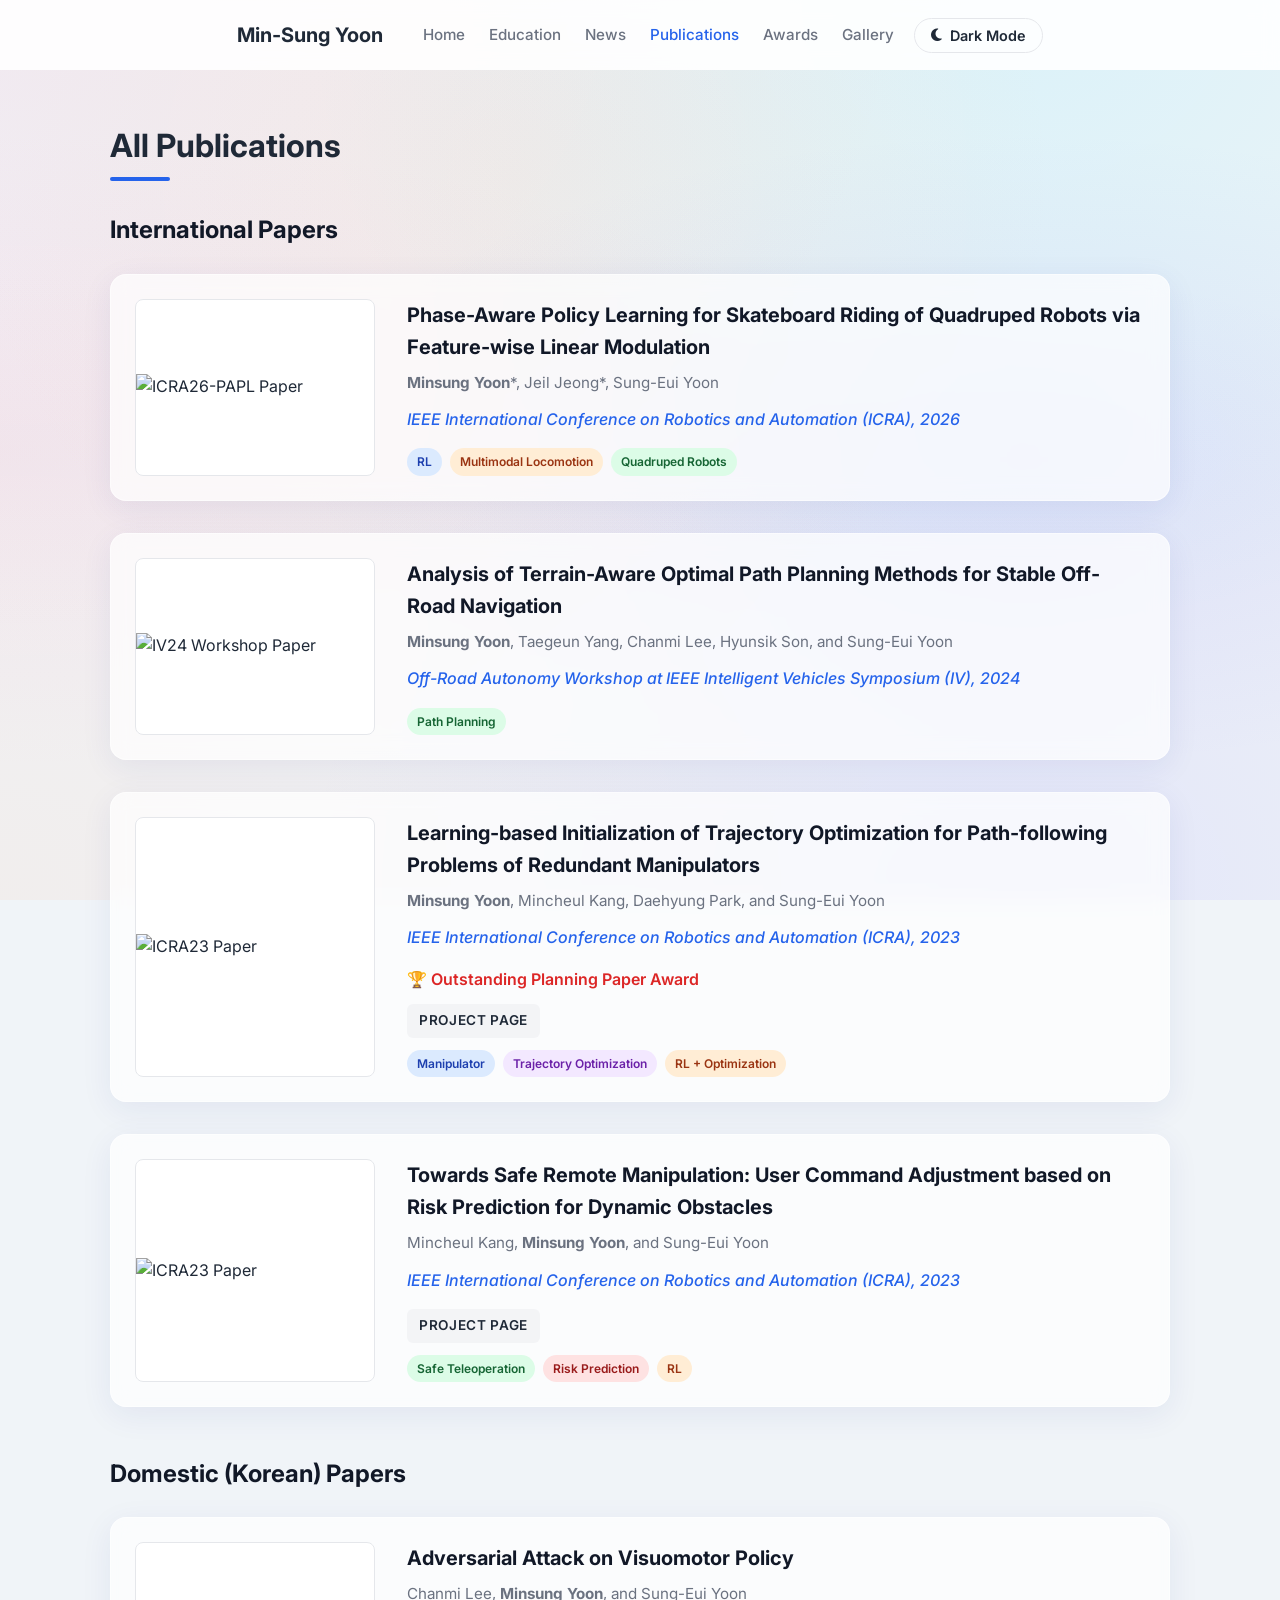
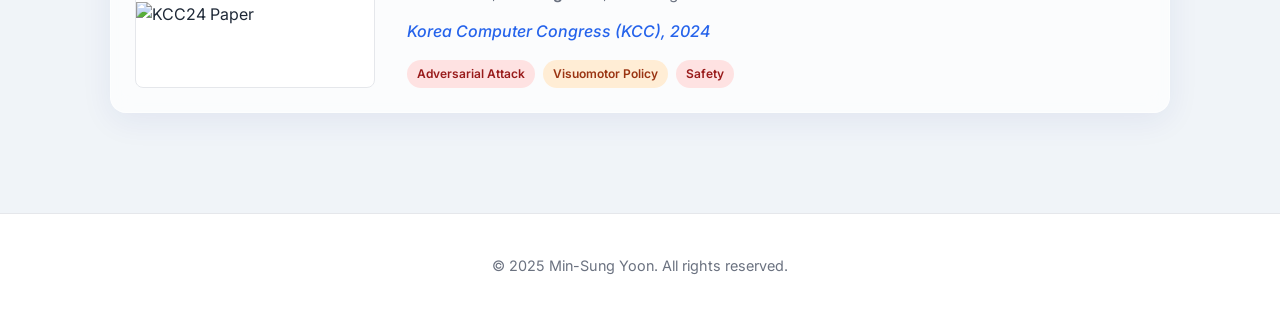
==== commit a809a90d: "Update Publications" ====
--- a/publications.html
+++ b/publications.html
@@ -82,190 +82,6 @@
                     </div>
                 </div>
 
-                <!-- Paper ICRA26 -->
-                <div class="publication-card">
-                    <div class="pub-image-container">
-                        <img src="resources/paper/ICRA26-CURAPPO.png" alt="ICRA26-CURAPPO Paper" class="pub-image">
-                    </div>
-                    <div class="pub-content">
-                        <h3 class="pub-title">Uncertainty-Aware Non-Prehensile Manipulation with Mobile Manipulators
-                            under
-                            Object-Induced Occlusion</h3>
-                        <p class="pub-authors">Jiwoo Hwang, Taegeun Yang, Jeil Jeong, <b>Minsung Yoon</b>, Sung-Eui Yoon
-                        </p>
-                        <p class="pub-venue">IEEE International Conference on Robotics and Automation (ICRA), 2026</p>
-                        <!-- <div class="pub-links">
-                            <a href="https://arxiv.org/abs/2506.15380" class="pub-link">Project Page</a>
-                        </div> -->
-                        <div class="pub-keywords">
-                            <span class="keyword-badge badge-blue">RL</span>
-                            <span class="keyword-badge badge-orange">Occlusion Handling</span>
-                            <span class="keyword-badge badge-green">Non-Prehensile Manipulation</span>
-                        </div>
-                    </div>
-                </div>
-
-                <!-- Paper ICRA26 -->
-                <div class="publication-card">
-                    <div class="pub-image-container">
-                        <img src="resources/paper/ICRA26-3DAdv.png" alt="ICRA26-3DAdv Paper" class="pub-image">
-                    </div>
-                    <div class="pub-content">
-                        <h3 class="pub-title">Beyond the Patch: Exploring Vulnerabilities of Visuomotor Policies via
-                            Viewpoint-Consistent 3D Adversarial Object</h3>
-                        <p class="pub-authors">Chanmi Lee, <b>Minsung Yoon</b>, Woo Jae Kim, Sebin Lee, Sung-Eui Yoon
-                        </p>
-                        <p class="pub-venue">IEEE International Conference on Robotics and Automation (ICRA), 2026</p>
-                        <!-- <div class="pub-links">
-                            <a href="https://arxiv.org/abs/2506.15380" class="pub-link">Project Page</a>
-                        </div> -->
-                        <div class="pub-keywords">
-                            <span class="keyword-badge badge-blue">3D Adversarial Attack</span>
-                            <span class="keyword-badge badge-orange">Differential Rendering</span>
-                            <span class="keyword-badge badge-green">Visuomotor Policies</span>
-                        </div>
-                    </div>
-                </div>
-
-                <!-- Arxiv preprint 2025 -->
-                <div class="publication-card">
-                    <div class="pub-image-container">
-                        <img src="resources/paper/LangPert.png" alt="LangPert Paper" class="pub-image">
-                    </div>
-                    <div class="pub-content">
-                        <h3 class="pub-title">LangPert: Detecting and Handling Task-level Perturbations for Robust
-                            Object Rearrangement</h3>
-                        <p class="pub-authors">Xu Yin, <b>Minsung Yoon</b>, Yuchi Huo, Kang Zhang, Sung-Eui Yoon
-                        </p>
-                        <p class="pub-venue">arXiv preprint, 2025</p>
-                        <div class="pub-links">
-                            <a href="https://arxiv.org/abs/2504.09893" class="pub-link">Paper</a>
-                        </div>
-                        <div class="pub-keywords">
-                            <span class="keyword-badge badge-blue">Foundation Models</span>
-                            <span class="keyword-badge badge-green">Perturbation Detection</span>
-                            <span class="keyword-badge badge-orange">Object Rearrangement</span>
-                        </div>
-                    </div>
-                </div>
-
-                <!-- Paper IJCAS25 -->
-                <div class="publication-card">
-                    <div class="pub-image-container">
-                        <img src="resources/paper/IJCAS25.png" alt="IJCAS25 Paper" class="pub-image">
-                    </div>
-                    <div class="pub-content">
-                        <h3 class="pub-title">Robust Pedipulation on Quadruped Robots via Gravitational-moment
-                            Minimization</h3>
-                        <p class="pub-authors">Heechan Shin, <b>Minsung Yoon</b>, Jeil Jeong, and Sung-eui Yoon</p>
-                        <p class="pub-venue">International Journal of Control, Automation, and Systems (IJCAS),
-                            2025</p>
-                        <p class="pub-venue" style="margin-top: -10px; font-size: 0.9rem;">(Also presented at
-                            International Conference on Control, Automation and Systems (ICCAS), 2025)</p>
-                        <div class="pub-links">
-                            <a href="http://dx.doi.org/10.1007/s12555-025-0525-4" class="pub-link">PAPER</a>
-                        </div>
-                        <div class="pub-keywords">
-                            <span class="keyword-badge badge-blue">Quadruped Robot</span>
-                            <span class="keyword-badge badge-green">Pedipulation</span>
-                            <span class="keyword-badge badge-orange">RL</span>
-                        </div>
-                    </div>
-                </div>
-
-                <!-- Paper IROS25 -->
-                <div class="publication-card">
-                    <div class="pub-image-container">
-                        <img src="resources/paper/IROS25_NAMO.png" alt="IROS25 Paper" class="pub-image">
-                    </div>
-                    <div class="pub-content">
-                        <h3 class="pub-title">Efficient Navigation Among Movable Obstacles using a Mobile Manipulator
-                            via Hierarchical Policy Learning</h3>
-                        <p class="pub-authors">Taegeun Yang, Jiwoo Hwang, Jeil Jeong, <b>Minsung Yoon</b>, and Sung-Eui
-                            Yoon</p>
-                        <p class="pub-venue">IEEE/RSJ International Conference on Intelligent Robots and Systems (IROS),
-                            2025</p>
-                        <div class="pub-links">
-                            <a href="https://arxiv.org/abs/2506.15380" class="pub-link">Project Page</a>
-                        </div>
-                        <div class="pub-keywords">
-                            <span class="keyword-badge badge-blue">Mobile Manipulator</span>
-                            <span class="keyword-badge badge-green">Loco-Manipulation</span>
-                            <span class="keyword-badge badge-green">Navigation</span>
-                            <span class="keyword-badge badge-orange">Hierarchical Policy</span>
-                            <span class="keyword-badge badge-orange">RL</span>
-                        </div>
-                    </div>
-                </div>
-
-                <!-- Paper IJH25 -->
-                <div class="publication-card">
-                    <div class="pub-image-container">
-                        <img src="resources/paper/Crack_sealing_fig.png" alt="IJH25 Paper" class="pub-image">
-                    </div>
-                    <div class="pub-content">
-                        <h3 class="pub-title">Metaheuristic Asphalt Crack Sealing Path Planning based on Discrete Grey
-                            Wolf Optimizer</h3>
-                        <p class="pub-authors">Jeremy C.H. Ong, <b>Minsung Yoon</b>, HeeChan Shin, Sung-Eui Yoon,
-                            Mohd-Zulhilmi Ismadi, Xin Wang</p>
-                        <p class="pub-venue">International Journal of Hydromechatronics, 2025</p>
-                        <div class="pub-links">
-                            <a href="https://papers.ssrn.com/sol3/papers.cfm?abstract_id=4684040"
-                                class="pub-link">PAPER</a>
-                        </div>
-                        <div class="pub-keywords">
-                            <span class="keyword-badge badge-green">Path Planning</span>
-                            <span class="keyword-badge badge-purple">Optimization</span>
-                            <span class="keyword-badge badge-blue">Field Robotics</span>
-                        </div>
-                    </div>
-                </div>
-
-                <!-- Paper ICRA25 -->
-                <div class="publication-card">
-                    <div class="pub-image-container">
-                        <img src="resources/paper/ICRA25_rl-atr.png" alt="ICRA25 Paper" class="pub-image">
-                    </div>
-                    <div class="pub-content">
-                        <h3 class="pub-title">Enhancing Navigation Efficiency of Quadruped Robots via Leveraging
-                            Personal Transportation Platforms</h3>
-                        <p class="pub-authors"><b>Minsung Yoon</b> and Sung-Eui Yoon</p>
-                        <p class="pub-venue">IEEE International Conference on Robotics and Automation (ICRA), 2025</p>
-                        <div class="pub-links">
-                            <a href="https://sgvr.kaist.ac.kr/~msyoon/papers/ICRA25/" class="pub-link">Project Page</a>
-                        </div>
-                        <div class="pub-keywords">
-                            <span class="keyword-badge badge-blue">Quadruped Robot</span>
-                            <span class="keyword-badge badge-green">Riding Locomotion</span>
-                            <span class="keyword-badge badge-orange">RL</span>
-                        </div>
-                    </div>
-                </div>
-
-                <!-- Paper IROS24 -->
-                <div class="publication-card">
-                    <div class="pub-image-container">
-                        <img src="resources/paper/IROS24_LASMP.jpeg" alt="IROS24 Paper" class="pub-image">
-                    </div>
-                    <div class="pub-content">
-                        <h3 class="pub-title">Learning-based Adaptive Control of Quadruped Robots for Active
-                            Stabilization on Moving Platforms</h3>
-                        <p class="pub-authors"><b>Minsung Yoon</b>, Heechan Shin, Jeil Jeong, and Sung-Eui Yoon</p>
-                        <p class="pub-venue">IEEE/RSJ International Conference on Intelligent Robots and Systems (IROS),
-                            2024</p>
-                        <p class="pub-venue" style="margin-top: -10px; font-size: 0.9rem;">(Also presented at Agile
-                            Robotics Workshop at ICRA 2024)</p>
-                        <div class="pub-links">
-                            <a href="https://sgvr.kaist.ac.kr/~msyoon/papers/IROS24/" class="pub-link">Project Page</a>
-                        </div>
-                        <div class="pub-keywords">
-                            <span class="keyword-badge badge-blue">Quadruped Robot</span>
-                            <span class="keyword-badge badge-purple">Adaptive Control</span>
-                            <span class="keyword-badge badge-orange">RL</span>
-                        </div>
-                    </div>
-                </div>
-
                 <!-- Paper IV24 -->
                 <div class="publication-card">
                     <div class="pub-image-container">
@@ -329,80 +145,8 @@
                     </div>
                 </div>
 
-                <!-- Paper ICRA22 -->
-                <div class="publication-card">
-                    <div class="pub-image-container">
-                        <img src="resources/paper/ICRA22_OC.png" alt="ICRA22 Paper" class="pub-image">
-                    </div>
-                    <div class="pub-content">
-                        <h3 class="pub-title">Confidence-Based Robot Navigation Under Sensor Occlusion with Deep
-                            Reinforcement Learning</h3>
-                        <p class="pub-authors">Hyeongyeol Ryu, <b>Minsung Yoon</b>, Daehyung Park, and Sung-Eui Yoon
-                        </p>
-                        <p class="pub-venue">IEEE International Conference on Robotics and Automation (ICRA), 2022
-                        </p>
-                        <p style="color: #dc2626; font-weight: 600; margin-bottom: 12px;">🏆 Outstanding Navigation
-                            Paper Finalist Award</p>
-                        <div class="pub-links">
-                            <a href="http://sgvr.kaist.ac.kr/~msyoon/papers/CBN-DRL/" class="pub-link">Project
-                                Page</a>
-                        </div>
-                        <div class="pub-keywords">
-                            <span class="keyword-badge badge-green">Navigation</span>
-                            <span class="keyword-badge badge-red">Sensor Occlusion</span>
-                            <span class="keyword-badge badge-orange">RL</span>
-                        </div>
-                    </div>
-                </div>
-
-                <!-- Paper ROMAN21 -->
-                <div class="publication-card">
-                    <div class="pub-image-container">
-                        <img src="resources/paper/ROMAN21_FG.jpeg" alt="ROMAN22 Workshop Paper" class="pub-image">
-                    </div>
-                    <div class="pub-content">
-                        <h3 class="pub-title">Fast and Robust Trajectory Generation for Cartesian Path-following
-                            Problems of Redundant Manipulators</h3>
-                        <p class="pub-authors"><b>Minsung Yoon</b>, Mincheul Kang, Daehyung Park, and Sung-Eui Yoon
-                        </p>
-                        <p class="pub-venue">Machine Learning for Human-Robot Interaction (HRI) Workshop at RO-MAN,
-                            2022
-                        </p>
-                        <div class="pub-keywords">
-                            <span class="keyword-badge badge-blue">Manipulator</span>
-                            <span class="keyword-badge badge-purple">Trajectory Generation</span>
-                            <span class="keyword-badge badge-red">Robustness</span>
-                        </div>
-                    </div>
-                </div>
-
-                <!-- Paper ICRA21 -->
-                <div class="publication-card">
-                    <div class="pub-image-container">
-                        <img src="resources/paper/ICRA21_WS_MLMP.png" alt="ICRA21 Workshop Paper" class="pub-image">
-                    </div>
-                    <div class="pub-content">
-                        <h3 class="pub-title">Deep Neural Network-based Fast Motion Planning Framework for
-                            Quadrupedal
-                            Robot</h3>
-                        <p class="pub-authors">Jinhyeok Jang, Heechan Shin, <b>Minsung Yoon</b>, Seungwoo Hong,
-                            Hae-Won
-                            Park, and Sung-Eui Yoon</p>
-                        <p class="pub-venue">Machine Learning for Motion Planning (MLMP) Workshop at ICRA, 2021
-                        </p>
-                        <div class="pub-links">
-                            <a href="https://www.youtube.com/watch?v=33JbcVqnVEM&t=7463s" class="pub-link">Workshop
-                                Video</a>
-                        </div>
-                        <div class="pub-keywords">
-                            <span class="keyword-badge badge-blue">Quadruped Robot</span>
-                            <span class="keyword-badge badge-green">Motion Planning</span>
-                            <span class="keyword-badge badge-orange">Deep Learning</span>
-                        </div>
-                    </div>
-                </div>
-
             </div>
+
             <h3 class="subsection-title" style="margin-top: 48px;">Domestic
                 (Korean)
                 Papers</h3>
@@ -425,70 +169,6 @@
                     </div>
                 </div>
 
-                <!-- Paper KRoC 2024 -->
-                <div class="publication-card">
-                    <div class="pub-image-container">
-                        <img src="resources/paper/KRoC24_NAMO.png" alt="KRoC24 Paper" class="pub-image">
-                    </div>
-                    <div class="pub-content">
-                        <h3 class="pub-title">Manipulator-Assisted Navigation Among Movable Obstacles using
-                            Learned
-                            Robot-Obstacle Kinodynamics Model</h3>
-                        <p class="pub-authors">Taegeun Yang, <b>Minsung Yoon</b>, and Sung-Eui Yoon</p>
-                        <p class="pub-venue">Korea Robotics Society Annual Conference (KRoC), 2024</p>
-                        <div class="pub-keywords">
-                            <span class="keyword-badge badge-blue">Mobile Manipulator</span>
-                            <span class="keyword-badge badge-green">NAMO</span>
-                            <span class="keyword-badge badge-purple">Kinodynamics</span>
-                        </div>
-                    </div>
-                </div>
-
-                <!-- Paper KRoC 2021 -->
-                <div class="publication-card">
-                    <div class="pub-image-container">
-                        <img src="resources/paper/KRoC21_robust.png" alt="KRoC21 Paper" class="pub-image">
-                    </div>
-                    <div class="pub-content">
-                        <h3 class="pub-title">Robust Robot Navigation against External Disturbance using
-                            Deep
-                            Reinforcement Learning</h3>
-                        <p class="pub-authors">Hyeongyeol Ryu, <b>Minsung Yoon</b>, Daehyung Park, and
-                            Sung-Eui Yoon</p>
-                        <p class="pub-venue">Korea Robotics Society Annual Conference (KRoC), 2021</p>
-                        <div class="pub-links">
-                            <a href="https://sgvr.kaist.ac.kr/publication/2442/" class="pub-link">Project
-                                Page</a>
-                        </div>
-                        <div class="pub-keywords">
-                            <span class="keyword-badge badge-green">Navigation</span>
-                            <span class="keyword-badge badge-red">Sensor Occlusion</span>
-                            <span class="keyword-badge badge-orange">RL</span>
-                        </div>
-                    </div>
-                </div>
-
-                <!-- Paper KRoC 2021 -->
-                <div class="publication-card">
-                    <div class="pub-image-container">
-                        <img src="resources/paper/KRoC21_Bias.png" alt="KRoC21 Paper" class="pub-image">
-                    </div>
-                    <div class="pub-content">
-                        <h3 class="pub-title">Bias tree expansion using reinforcement learning for efficient
-                            motion
-                            planning</h3>
-                        <p class="pub-authors"><b>Minsung Yoon</b>, Daehyung Park, and Sung-Eui Yoon</p>
-                        <p class="pub-venue">Korea Robotics Society Annual Conference (KRoC), 2021</p>
-                        <div class="pub-links">
-                            <a href="https://sgvr.kaist.ac.kr/publication/rlrrtstar/" class="pub-link">Project
-                                Page</a>
-                        </div>
-                        <div class="pub-keywords">
-                            <span class="keyword-badge badge-orange">Sampling-based Path Planning</span>
-                            <span class="keyword-badge badge-orange">RL</span>
-                        </div>
-                    </div>
-                </div>
             </div>
         </div>
 
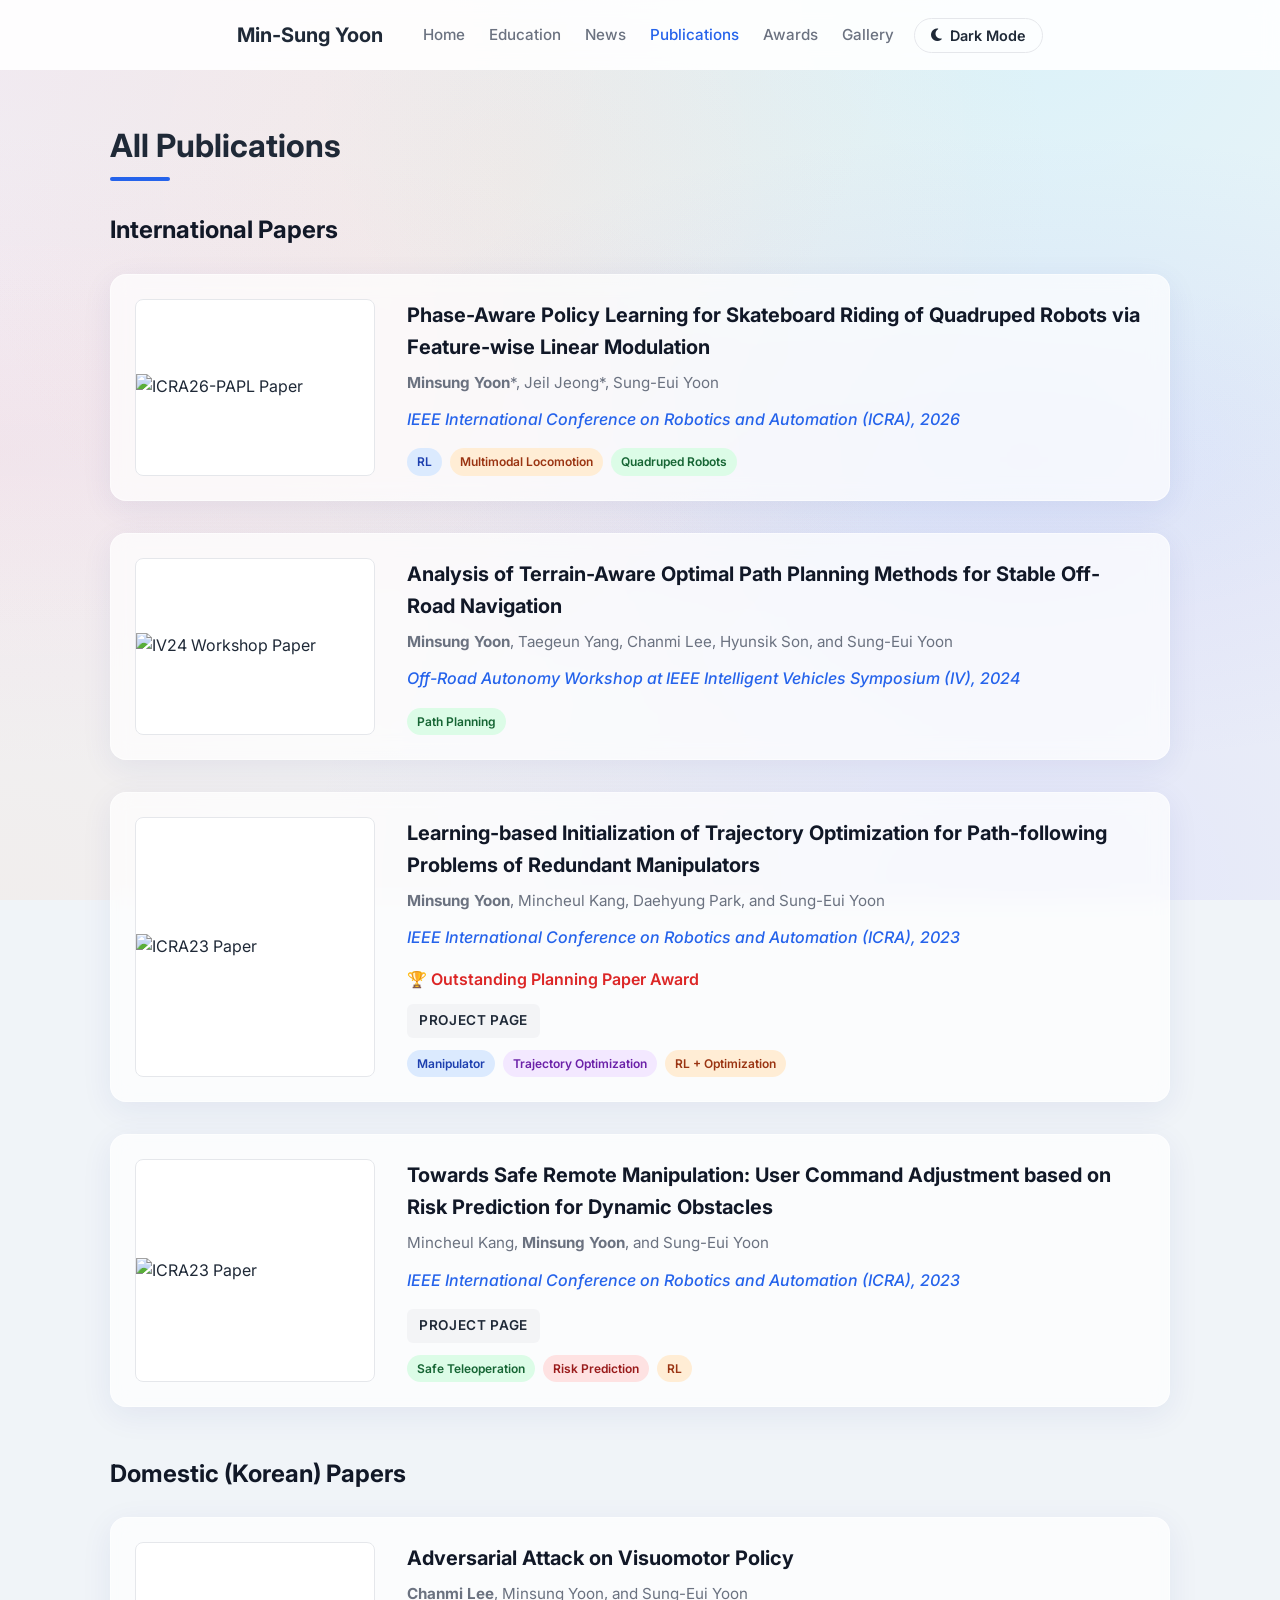
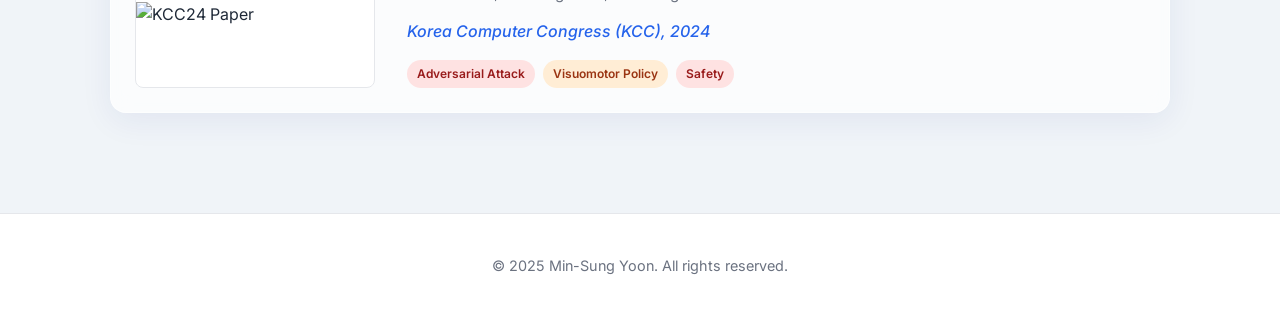
==== commit ee8e1dc2: "Update Publications" ====
--- a/publications.html
+++ b/publications.html
@@ -147,9 +147,8 @@
 
             </div>
 
-            <h3 class="subsection-title" style="margin-top: 48px;">Domestic
-                (Korean)
-                Papers</h3>
+            <h3 class="subsection-title" style="margin-top: 48px;">Domestic (Korean) Papers
+            </h3>
             <div class="publication-list">
 
                 <!-- Paper KCC 2024 -->
@@ -159,7 +158,7 @@
                     </div>
                     <div class="pub-content">
                         <h3 class="pub-title">Adversarial Attack on Visuomotor Policy</h3>
-                        <p class="pub-authors">Chanmi Lee, <b>Minsung Yoon</b>, and Sung-Eui Yoon</p>
+                        <p class="pub-authors"><b>Chanmi Lee</b>, Minsung Yoon, and Sung-Eui Yoon</p>
                         <p class="pub-venue">Korea Computer Congress (KCC), 2024</p>
                         <div class="pub-keywords">
                             <span class="keyword-badge badge-red">Adversarial Attack</span>
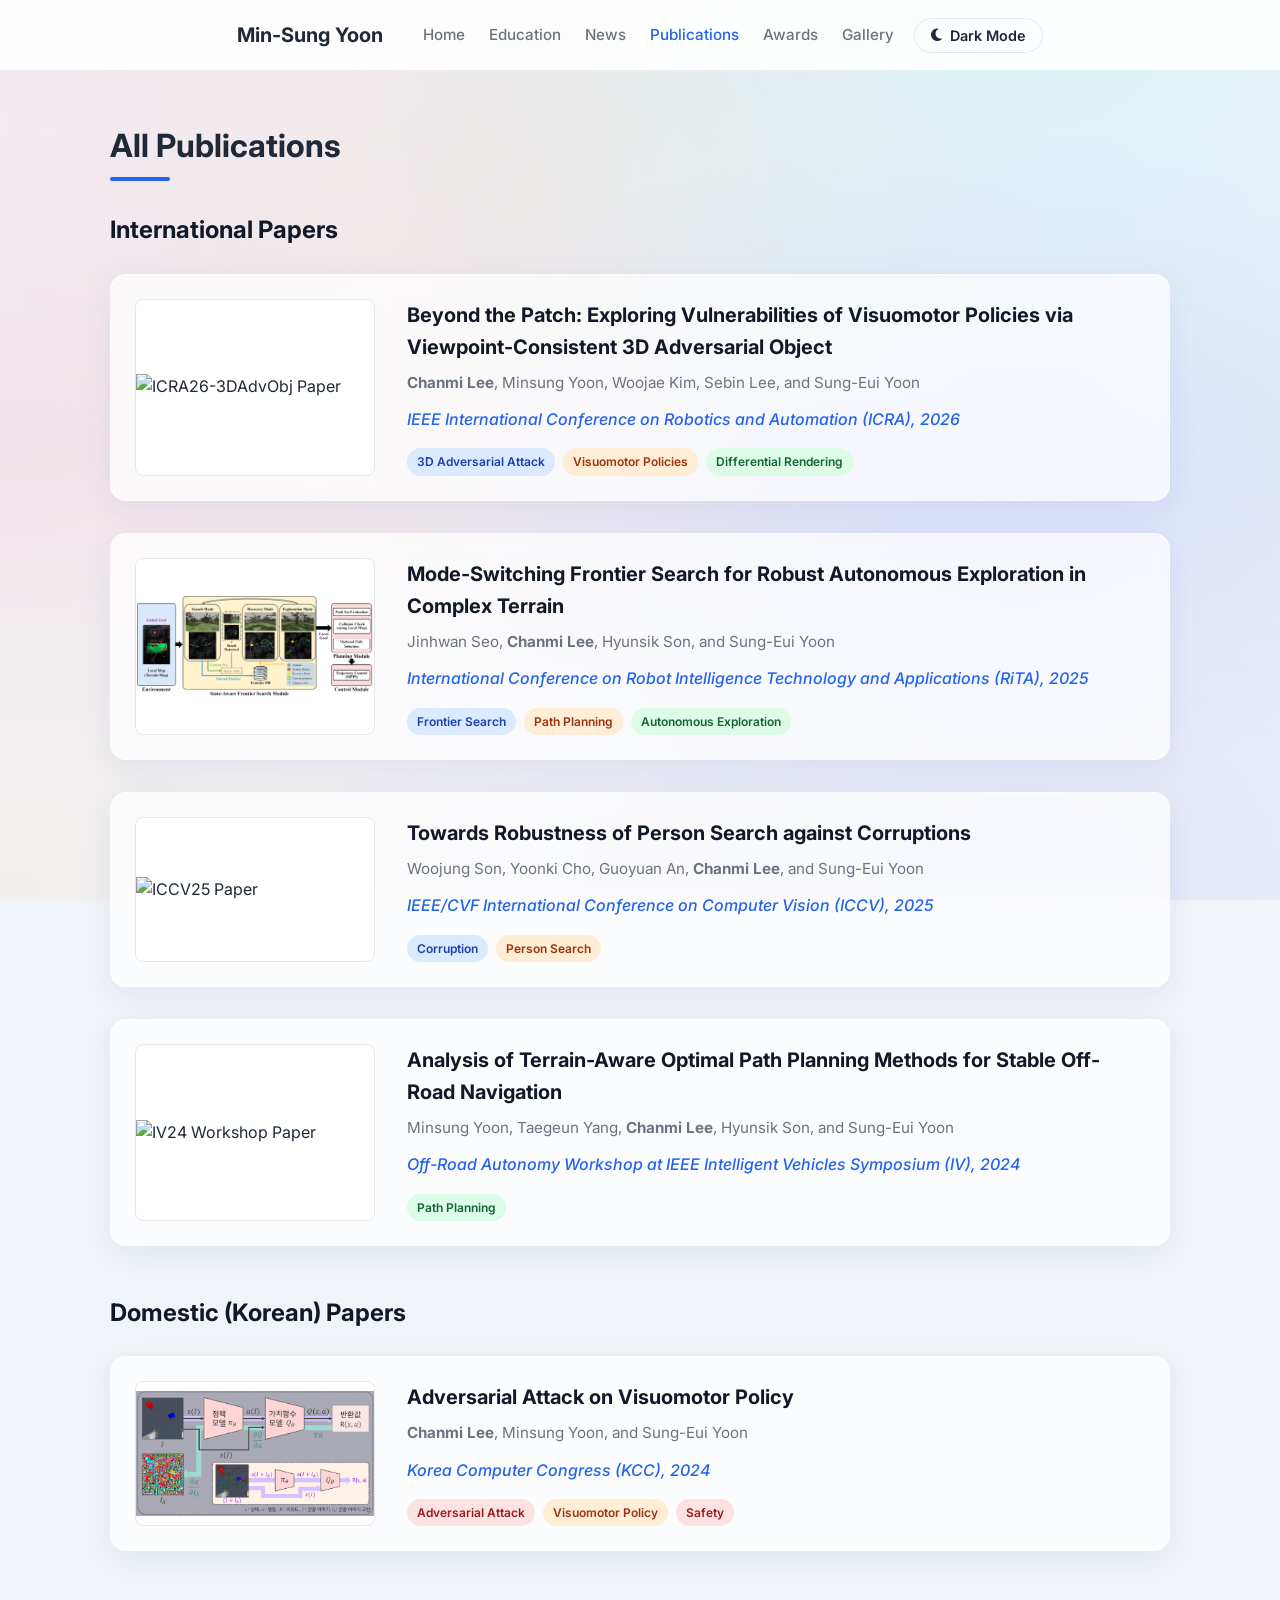
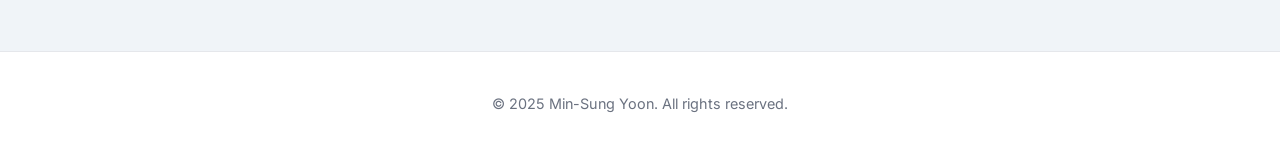
==== commit 86dba2b7: "Update Publications" ====
--- a/publications.html
+++ b/publications.html
@@ -63,21 +63,59 @@
                 <!-- Paper ICRA26 -->
                 <div class="publication-card">
                     <div class="pub-image-container">
-                        <img src="resources/paper/ICRA26-PAPL.png" alt="ICRA26-PAPL Paper" class="pub-image">
-                    </div>
-                    <div class="pub-content">
-                        <h3 class="pub-title">Phase-Aware Policy Learning for Skateboard Riding of Quadruped Robots via
-                            Feature-wise
-                            Linear Modulation</h3>
-                        <p class="pub-authors"><b>Minsung Yoon</b>*, Jeil Jeong*, Sung-Eui Yoon</p>
+                        <img src="resources/paper/ICRA26_3DAdvObj.png" alt="ICRA26-3DAdvObj Paper" class="pub-image">
+                    </div>
+                    <div class="pub-content">
+                        <h3 class="pub-title">Beyond the Patch: Exploring Vulnerabilities of Visuomotor Policies via Viewpoint-Consistent 3D Adversarial Object</h3>
+                        <p class="pub-authors"><b>Chanmi Lee</b>, Minsung Yoon, Woojae Kim, Sebin Lee, and Sung-Eui Yoon</p>
                         <p class="pub-venue">IEEE International Conference on Robotics and Automation (ICRA), 2026</p>
                         <!-- <div class="pub-links">
                             <a href="https://arxiv.org/abs/2506.15380" class="pub-link">Project Page</a>
                         </div> -->
                         <div class="pub-keywords">
-                            <span class="keyword-badge badge-blue">RL</span>
-                            <span class="keyword-badge badge-orange">Multimodal Locomotion</span>
-                            <span class="keyword-badge badge-green">Quadruped Robots</span>
+                            <span class="keyword-badge badge-blue">3D Adversarial Attack</span>
+                            <span class="keyword-badge badge-orange">Visuomotor Policies</span>
+                            <span class="keyword-badge badge-green">Differential Rendering</span>
+                        </div>
+                    </div>
+                </div>
+
+                <!-- Paper RiTA25 -->
+                <div class="publication-card">
+                    <div class="pub-image-container">
+                        <img src="resources/paper/RiTA25_Frontier.png" alt="RiTA25-Frontier Paper" class="pub-image">
+                    </div>
+                    <div class="pub-content">
+                        <h3 class="pub-title">Mode-Switching Frontier Search for Robust Autonomous Exploration in Complex Terrain</h3>
+                        <p class="pub-authors">Jinhwan Seo, <b>Chanmi Lee</b>, Hyunsik Son, and Sung-Eui Yoon</p>
+                        <p class="pub-venue">International Conference on Robot Intelligence Technology and Applications (RiTA), 2025</p>
+                        <!-- <div class="pub-links">
+                            <a href="https://arxiv.org/abs/2506.15380" class="pub-link">Project Page</a>
+                        </div> -->
+                        <div class="pub-keywords">
+                            <span class="keyword-badge badge-blue">Frontier Search</span>
+                            <span class="keyword-badge badge-orange">Path Planning</span>
+                            <span class="keyword-badge badge-green">Autonomous Exploration</span>
+                        </div>
+                    </div>
+                </div>
+
+                <!-- Paper ICCV25 -->
+                <div class="publication-card">
+                    <div class="pub-image-container">
+                        <img src="resources/paper/ICCV25.png" alt="ICCV25 Paper" class="pub-image">
+                    </div>
+                    <div class="pub-content">
+                        <h3 class="pub-title">Towards Robustness of Person Search against Corruptions</h3>
+                        <p class="pub-authors">Woojung Son, Yoonki Cho, Guoyuan An, <b>Chanmi Lee</b>, and Sung-Eui Yoon</p>
+                        <p class="pub-venue">IEEE/CVF International Conference on Computer Vision (ICCV), 2025</p>
+                        <!-- <div class="pub-links">
+                            <a href="https://arxiv.org/abs/2506.15380" class="pub-link">Project Page</a>
+                        </div> -->
+                        <div class="pub-keywords">
+                            <span class="keyword-badge badge-blue">Corruption</span>
+                            <span class="keyword-badge badge-orange">Person Search</span>
+                            <!-- <span class="keyword-badge badge-green">Autonomous Exploration</span> -->
                         </div>
                     </div>
                 </div>
@@ -88,12 +126,10 @@
                         <img src="resources/paper/IV2024_fig.png" alt="IV24 Workshop Paper" class="pub-image">
                     </div>
                     <div class="pub-content">
-                        <h3 class="pub-title">Analysis of Terrain-Aware Optimal Path Planning Methods for Stable
-                            Off-Road Navigation</h3>
-                        <p class="pub-authors"><b>Minsung Yoon</b>, Taegeun Yang, Chanmi Lee, Hyunsik Son, and Sung-Eui
+                        <h3 class="pub-title">Analysis of Terrain-Aware Optimal Path Planning Methods for Stable Off-Road Navigation</h3>
+                        <p class="pub-authors">Minsung Yoon, Taegeun Yang, <b>Chanmi Lee</b>, Hyunsik Son, and Sung-Eui
                             Yoon</p>
-                        <p class="pub-venue">Off-Road Autonomy Workshop at IEEE Intelligent Vehicles Symposium (IV),
-                            2024</p>
+                        <p class="pub-venue">Off-Road Autonomy Workshop at IEEE Intelligent Vehicles Symposium (IV), 2024</p>
                         <div class="pub-keywords">
                             <span class="keyword-badge badge-green">Path Planning</span>
                         </div>
@@ -101,7 +137,7 @@
                 </div>
 
                 <!-- Paper ICRA23 -->
-                <div class="publication-card">
+                <!-- <div class="publication-card">
                     <div class="pub-image-container">
                         <img src="resources/paper/ICRA23_RL-ITG.png" alt="ICRA23 Paper" class="pub-image">
                     </div>
@@ -122,10 +158,10 @@
                             <span class="keyword-badge badge-orange">RL + Optimization</span>
                         </div>
                     </div>
-                </div>
+                </div> -->
 
                 <!-- Paper ICRA23 -->
-                <div class="publication-card">
+                <!-- <div class="publication-card">
                     <div class="pub-image-container">
                         <img src="resources/paper/ICRA23_RPN.png" alt="ICRA23 Paper" class="pub-image">
                     </div>
@@ -143,7 +179,7 @@
                             <span class="keyword-badge badge-orange">RL</span>
                         </div>
                     </div>
-                </div>
+                </div> -->
 
             </div>
 
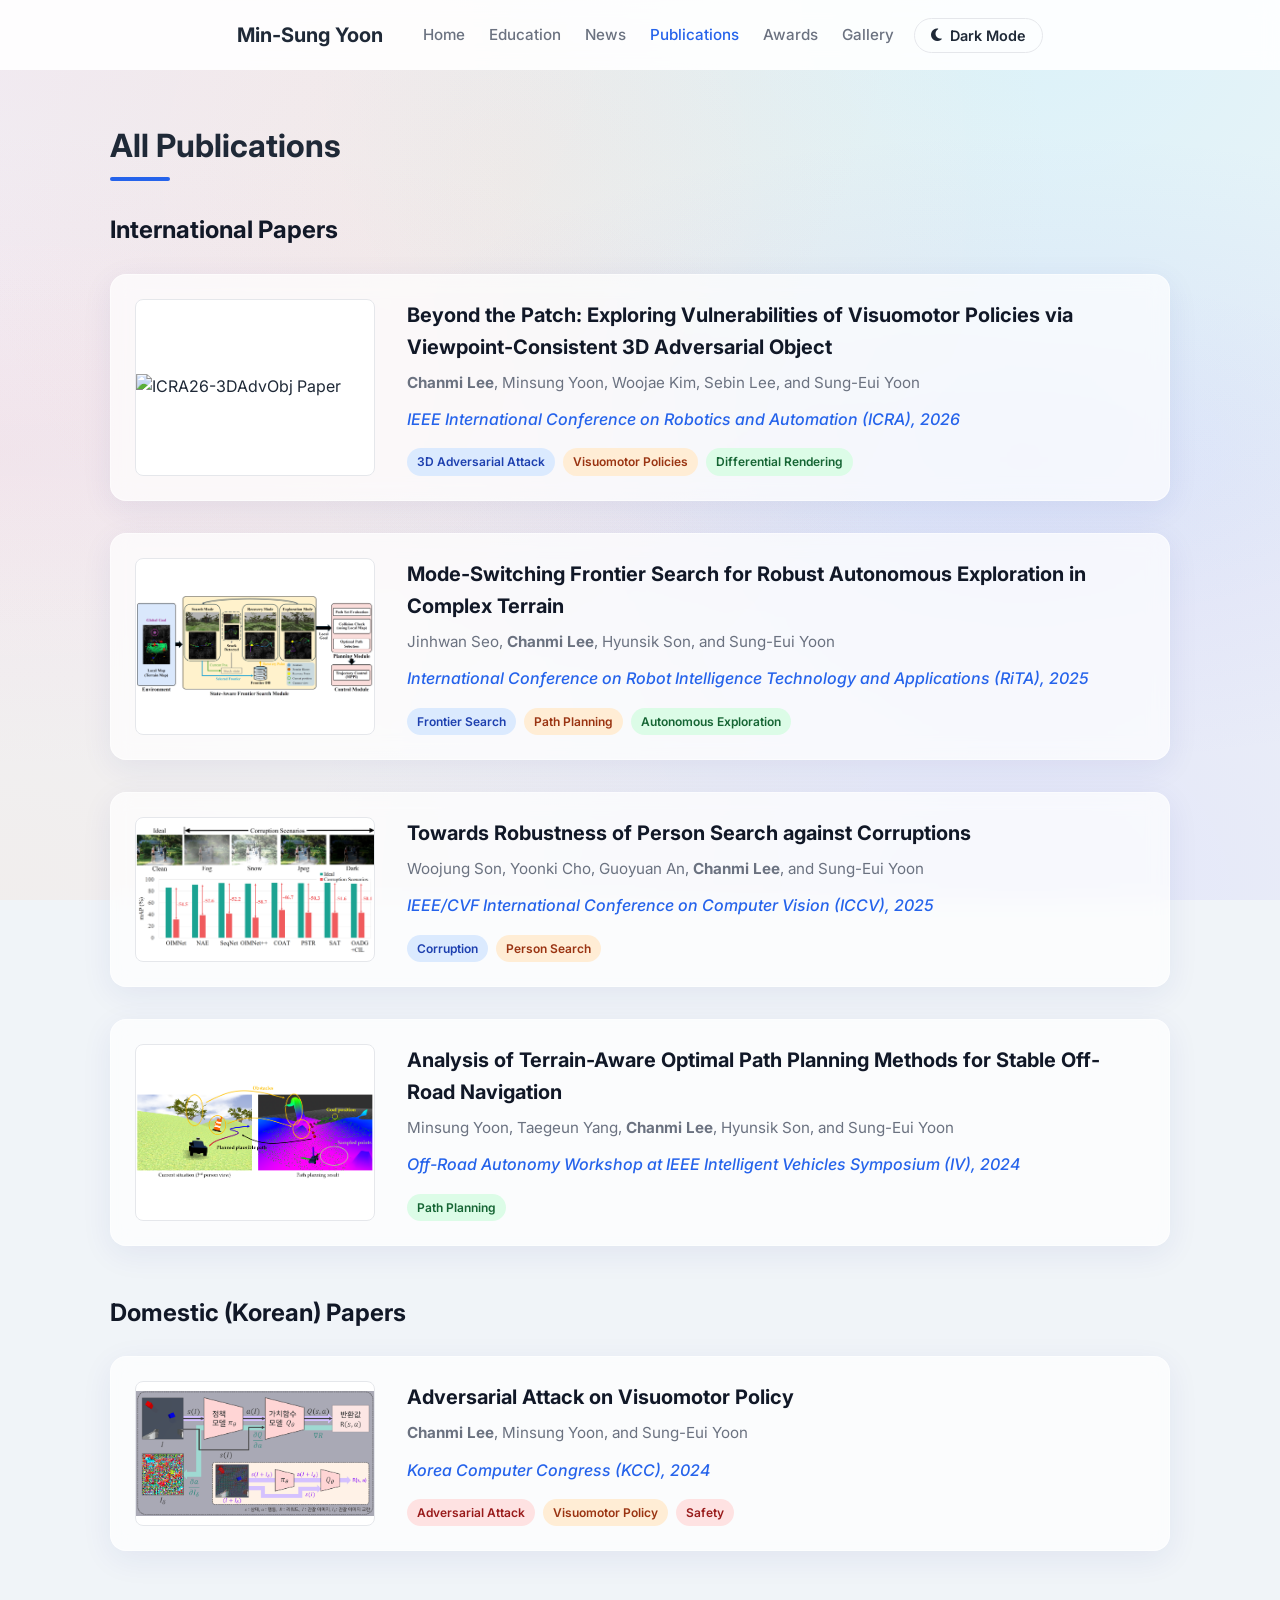
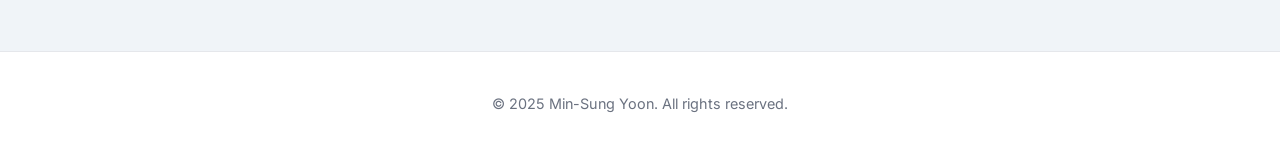
==== commit 8fdfc7bc: "Update Awards" ====
--- a/publications.html
+++ b/publications.html
@@ -103,7 +103,7 @@
                 <!-- Paper ICCV25 -->
                 <div class="publication-card">
                     <div class="pub-image-container">
-                        <img src="resources/paper/ICCV25.png" alt="ICCV25 Paper" class="pub-image">
+                        <img src="resources/paper/ICCV25_Corruption.png" alt="ICCV25 Paper" class="pub-image">
                     </div>
                     <div class="pub-content">
                         <h3 class="pub-title">Towards Robustness of Person Search against Corruptions</h3>
@@ -123,7 +123,7 @@
                 <!-- Paper IV24 -->
                 <div class="publication-card">
                     <div class="pub-image-container">
-                        <img src="resources/paper/IV2024_fig.png" alt="IV24 Workshop Paper" class="pub-image">
+                        <img src="resources/paper/IV24_fig.png" alt="IV24 Workshop Paper" class="pub-image">
                     </div>
                     <div class="pub-content">
                         <h3 class="pub-title">Analysis of Terrain-Aware Optimal Path Planning Methods for Stable Off-Road Navigation</h3>
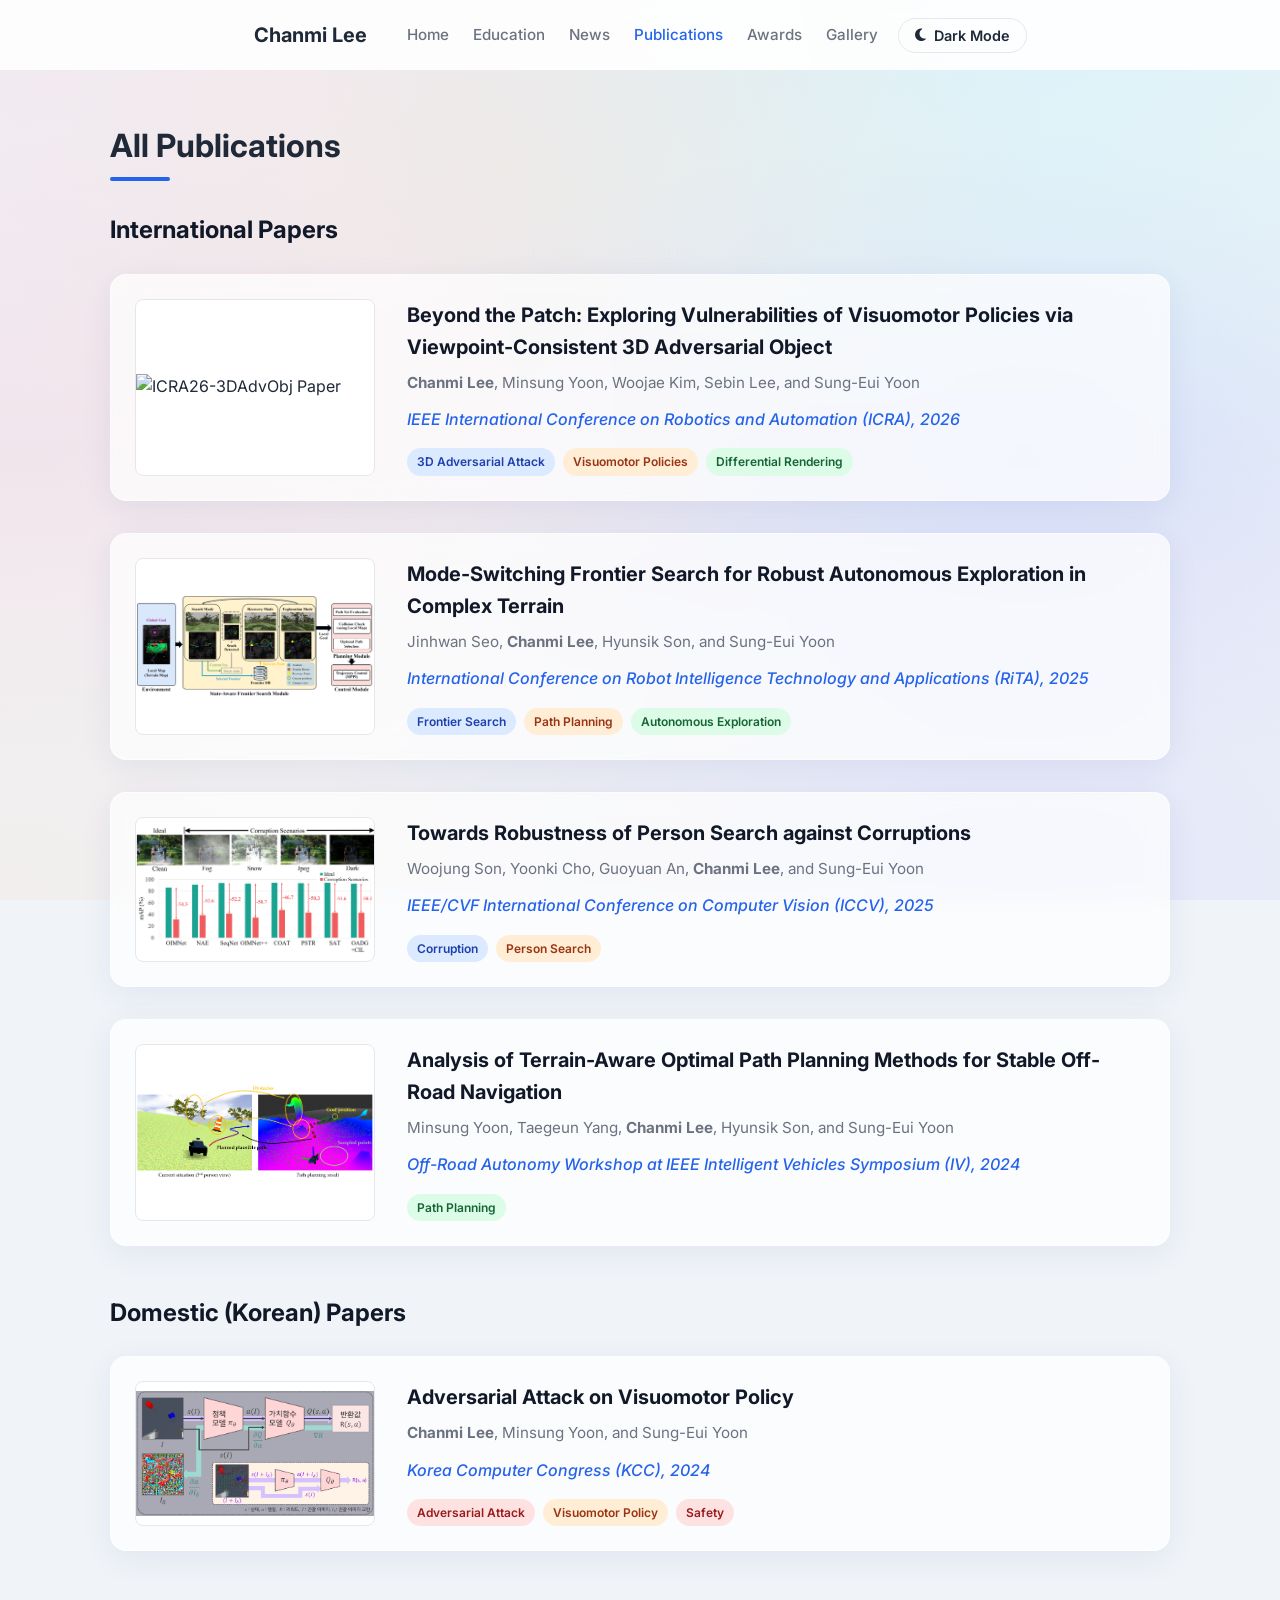
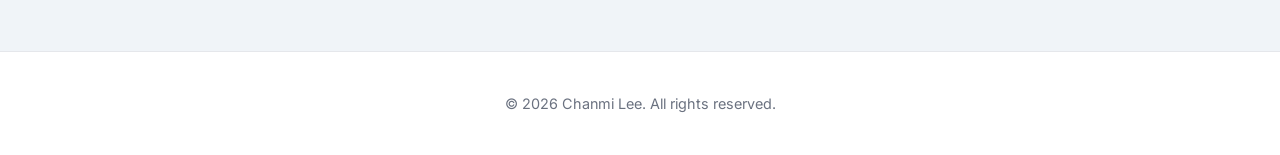
==== commit 2d6ae6b4: "260318" ====
--- a/publications.html
+++ b/publications.html
@@ -13,9 +13,9 @@
     </script>
     <meta charset="utf-8">
     <meta name="viewport" content="width=device-width, initial-scale=1">
-    <meta name="description" content="All Publications - Min-Sung Yoon">
-    <meta name="author" content="Min-Sung Yoon">
-    <title>All Publications | Min-Sung Yoon</title>
+    <meta name="description" content="All Publications - Chanmi Lee">
+    <meta name="author" content="Chanmi Lee">
+    <title>All Publications | Chanmi Lee</title>
 
     <!-- Google Fonts -->
     <link rel="preconnect" href="https://fonts.googleapis.com">
@@ -28,7 +28,7 @@
     <!-- Custom CSS -->
     <link rel="stylesheet" href="css/modern.css">
 
-    <link rel="icon" href="resources/favicon.png" type="image/png">
+    <link rel="icon" href="resources/favicon_clover.png" type="image/png">
 </head>
 
 <body>
@@ -36,7 +36,7 @@
     <header>
         <div class="container">
             <nav class="navbar">
-                <a class="navbar-brand" href="index.html">Min-Sung Yoon</a>
+                <a class="navbar-brand" href="index.html">Chanmi Lee</a>
                 <ul class="navbar-nav">
                     <li><a class="nav-link" href="index.html#home">Home</a></li>
                     <li><a class="nav-link" href="index.html#education">Education</a></li>
@@ -212,7 +212,7 @@
 
     <footer>
         <div class="container">
-            <p>&copy; 2025 Min-Sung Yoon. All rights reserved.</p>
+            <p>&copy; 2026 Chanmi Lee. All rights reserved.</p>
         </div>
     </footer>
 
--- a/css/modern.css
+++ b/css/modern.css
@@ -716,38 +716,188 @@
 }
 
 /* Overlay */
+/* #overlay {
+  position: fixed;
+  top: 0;
+  left: 0;
+  width: 100%;
+  height: 100%;
+  background: rgba(0, 0, 0, 0.8);
+  display: flex;
+  align-items: center;
+  justify-content: center;
+  opacity: 0;
+  pointer-events: none;
+  transition: opacity 0.3s ease-in-out;
+  z-index: 9999;
+}
+
+#overlay.active {
+  opacity: 1;
+  pointer-events: auto;
+}
+
+#overlay img {
+  max-width: 90%;
+  max-height: 90%;
+  border: 2px solid #fff;
+  border-radius: 10px;
+  box-shadow: 0 0 20px rgba(0, 0, 0, 0.5);
+}
+
+.gallery-img {
+  cursor: pointer;
+} */
+ 
+ /* --- Updated Blog Modal (Overlay) --- */
 #overlay {
   position: fixed;
   top: 0;
   left: 0;
   width: 100%;
   height: 100%;
-  background: rgba(0, 0, 0, 0.8);
+  background: rgba(0, 0, 0, 0.85); /* Dimmed background */
   display: flex;
   align-items: center;
   justify-content: center;
   opacity: 0;
-  pointer-events: none;
+  pointer-events: none; /* Disable interaction when hidden */
   transition: opacity 0.3s ease-in-out;
   z-index: 9999;
+  backdrop-filter: blur(8px); /* Blur effect for background */
+  padding: 20px;
 }
 
 #overlay.active {
   opacity: 1;
-  pointer-events: auto;
-}
-
-#overlay img {
-  max-width: 90%;
-  max-height: 90%;
-  border: 2px solid #fff;
-  border-radius: 10px;
-  box-shadow: 0 0 20px rgba(0, 0, 0, 0.5);
+  pointer-events: auto; /* Enable interaction when visible */
+}
+
+/* Modal Content Box */
+.modal-content {
+  background: var(--bg-color); /* Syncs with White/Dark mode */
+  color: var(--text-color);
+  max-width: 800px;
+  width: 100%;
+  max-height: 85vh;
+  border-radius: 20px;
+  overflow-y: auto; /* Scroll for long text */
+  position: relative;
+  box-shadow: 0 25px 50px rgba(0, 0, 0, 0.5);
+  transform: translateY(20px);
+  transition: transform 0.3s ease-out;
+  border: 1px solid var(--border-color);
+}
+
+#overlay.active .modal-content {
+  transform: translateY(0); /* Slide-up effect */
+}
+
+/* Modal Image */
+/* .modal-content img {
+  width: 100%;
+  height: auto;
+  max-height: 450px;
+  object-fit: cover;
+  display: block;
+  border-bottom: 1px solid var(--border-color);
+} */
+/* --- Modal Media (Image & Video) Scaling Fix --- */
+.modal-content img, 
+#modalVideo {
+  width: 100%;
+  height: auto;
+  max-height: 500px; /* 최대 높이 조절 */
+  object-fit: contain; /* 사진/영상 전체가 잘리지 않고 다 보이게 함 */
+  background-color: #000; /* 가로가 긴 사진일 경우 남는 위아래 공간을 검은색으로 채움 */
+  display: block;
+  border-bottom: 1px solid var(--border-color);
+}
+
+/* Text Container */
+/* .modal-text-container {
+  padding: 35px;
+}
+
+.modal-text-container h3 {
+  font-size: 1.8rem;
+  margin-bottom: 10px;
+  color: var(--primary-color);
+}
+
+#modalDate {
+  display: block;
+  font-size: 0.9rem;
+  margin-bottom: 20px;
+  opacity: 0.7;
+  color: var(--text-light);
+}
+
+.modal-text-container p {
+  line-height: 1.7;
+  font-size: 1.05rem;
+  white-space: pre-wrap;
+} */
+
+.modal-text-container {
+  padding: 30px 35px; 
+}
+
+.modal-text-container h3 {
+  font-size: 1.6rem;
+  margin-bottom: 8px;
+  color: var(--primary-color);
+  line-height: 1.3;
+}
+
+#modalDate {
+  display: block;
+  font-size: 0.85rem;
+  margin-bottom: 15px;
+  font-weight: 600;
+  color: var(--text-light);
+  text-transform: uppercase;
+  letter-spacing: 0.05em;
+}
+
+.modal-text-container p {
+  line-height: 1.7;
+  font-size: 1.05rem;
+  color: var(--text-color);
+  white-space: pre-wrap;
+}
+
+/* Close Button */
+.close-modal {
+  position: absolute;
+  top: 15px;
+  right: 25px;
+  font-size: 35px;
+  color: #fff;
+  cursor: pointer;
+  z-index: 10;
+  text-shadow: 0 0 10px rgba(0, 0, 0, 0.5);
+  transition: transform 0.2s;
+}
+
+.close-modal:hover {
+  transform: scale(1.1);
+}
+
+/* For Mobile screens */
+@media (max-width: 768px) {
+  .modal-text-container {
+    padding: 20px;
+  }
+  .modal-text-container h3 {
+    font-size: 1.4rem;
+  }
 }
 
 .gallery-img {
   cursor: pointer;
 }
+
 
 /* Scroll Reveal Animation */
 .reveal {
@@ -864,4 +1014,108 @@
 
 body.dark-mode .theme-toggle-btn:hover {
   background-color: rgba(255, 255, 255, 0.1);
+}
+
+/* --- 사진 잘림 방지 및 배지 추가 (최소 수정본) --- */
+.modal-media-container {
+  width: 100%;
+  background-color: #000;
+  display: flex;
+  justify-content: center;
+  align-items: center;
+}
+
+#modalImg, #modalVideo {
+  max-width: 100%;
+  max-height: 500px; /* 높이 제한 */
+  object-fit: contain !important; /* 사진 전체 다 보이게 함 */
+  display: block;
+}
+
+/* 카드 상단 배지 */
+.gallery-item { position: relative; }
+.item-badge {
+  position: absolute; top: 12px; left: 12px;
+  background: var(--primary-color); color: #fff;
+  padding: 4px 12px; border-radius: 50px;
+  font-size: 0.75rem; font-weight: 700; z-index: 5;
+}
+
+/* 모달 내부 배지 */
+.item-badge-modal {
+  display: inline-block;
+  background: var(--primary-color); color: #fff;
+  padding: 4px 12px; border-radius: 50px;
+  font-size: 0.8rem; font-weight: 700; margin-bottom: 10px;
+}
+
+/* --- 카테고리별 배지 색상 --- */
+/* Research: 파란색 */
+.item-badge.research, .item-badge-modal.research { background-color: #2563eb; }
+/* Conference: 초록색 */
+.item-badge.conference, .item-badge-modal.conference { background-color: #10b981; }
+/* Activity 또는 Award: 주황색 */
+.item-badge.activity, .item-badge-modal.activity,
+.item-badge.award, .item-badge-modal.award { background-color: #f59e0b; }
+
+
+/* 1. 기본 및 화이트 모드 (연한 노란색) */
+.pub-link.project-page {
+  background-color: #ffffff !important; /* 연한 노란색 */
+  color: #6a7486 !important;           /* 진한 갈색 글자 (가독성) */
+  border: 1px solid #d1d5db;
+  transition: all 0.3s ease;
+}
+
+.pub-link.project-page:hover {
+  background-color: #cdfff1 !important; /* 마우스 올리면 약간 더 진한 노란색 */
+  transform: translateY(-2px);
+}
+
+/* 2. 다크 모드 (회색) */
+body.dark-mode .pub-link.project-page {
+  background-color: #4b5563 !important; /* 중간 회색 */
+  color: #ffffff !important;           /* 흰색 글자 */
+  border: 1px solid #6b7280;
+}
+
+body.dark-mode .pub-link.project-page:hover {
+  background-color: #6b7280 !important; /* 마우스 올리면 약간 더 밝은 회색 */
+}
+
+.pub-link {
+  display: inline-flex;
+  align-items: center;
+  gap: 8px; /* 아이콘과 글자 사이 간격 */
+  background-color: #ffffff !important;
+  color: #374151 !important;           /* 진한 회색 글자 */
+  border: 1px solid #d1d5db !important; /* 연한 회색 테두리 */
+  padding: 6px 14px;
+  border-radius: 6px;
+  font-size: 0.85rem;
+  font-weight: 600;
+  text-transform: none;                /* 대문자 강제 변환 해제 */
+  transition: all 0.3s ease;
+  text-decoration: none;
+}
+
+/* 마우스 올렸을 때 효과 (민트색 배경) */
+.pub-link:hover {
+  background-color: #f9ddf9 !important; 
+  color: #111827 !important;           /* 더 진한 글자색 */
+  border-color: #9ca3af !important;     /* 조금 더 진한 테두리 */
+  transform: translateY(-2px);
+  box-shadow: 0 4px 6px rgba(0, 0, 0, 0.05);
+}
+
+/* [다크 모드] 버튼 스타일 */
+body.dark-mode .pub-link {
+  background-color: #4b5563 !important; /* 중간 회색 배경 */
+  color: #ffffff !important;           /* 흰색 글자 */
+  border: 1px solid #6b7280 !important;
+}
+
+body.dark-mode .pub-link:hover {
+  background-color: #6b7280 !important; /* 조금 더 밝은 회색 */
+  border-color: #9ca3af !important;
 }
